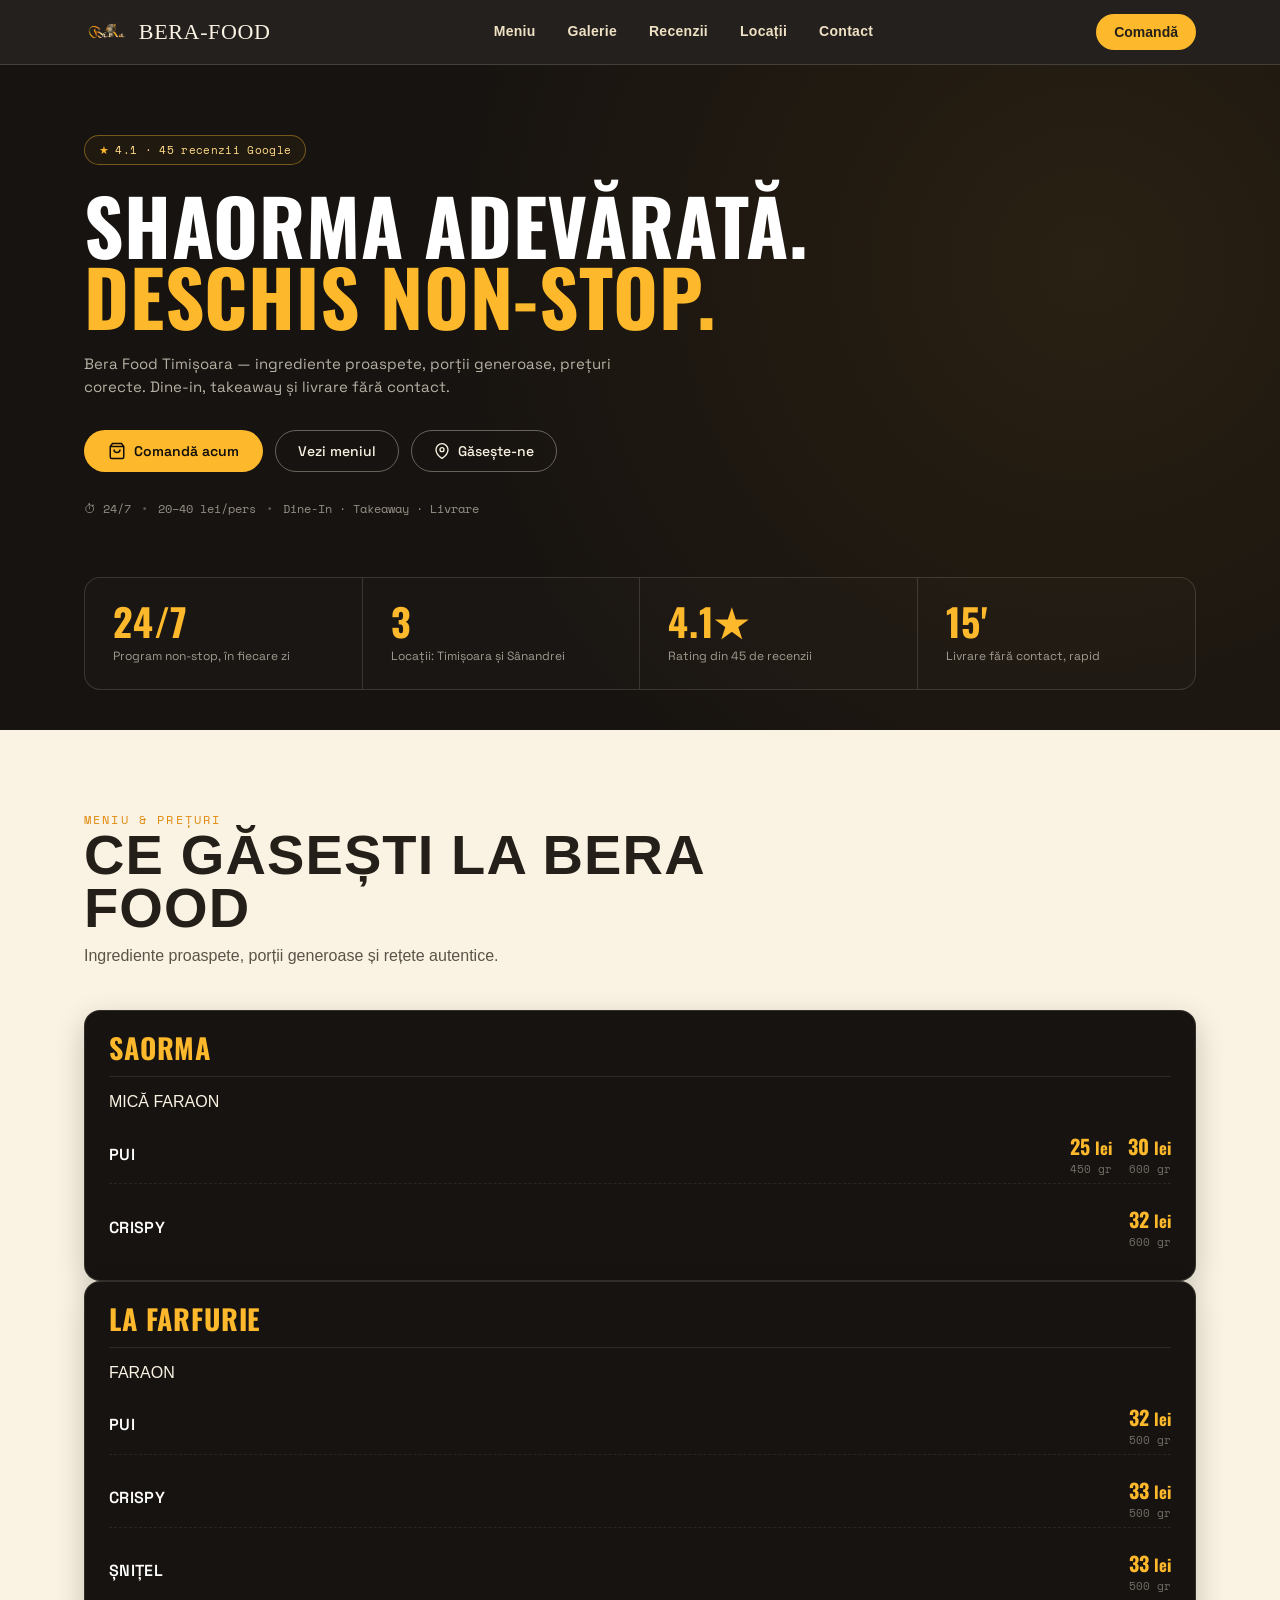
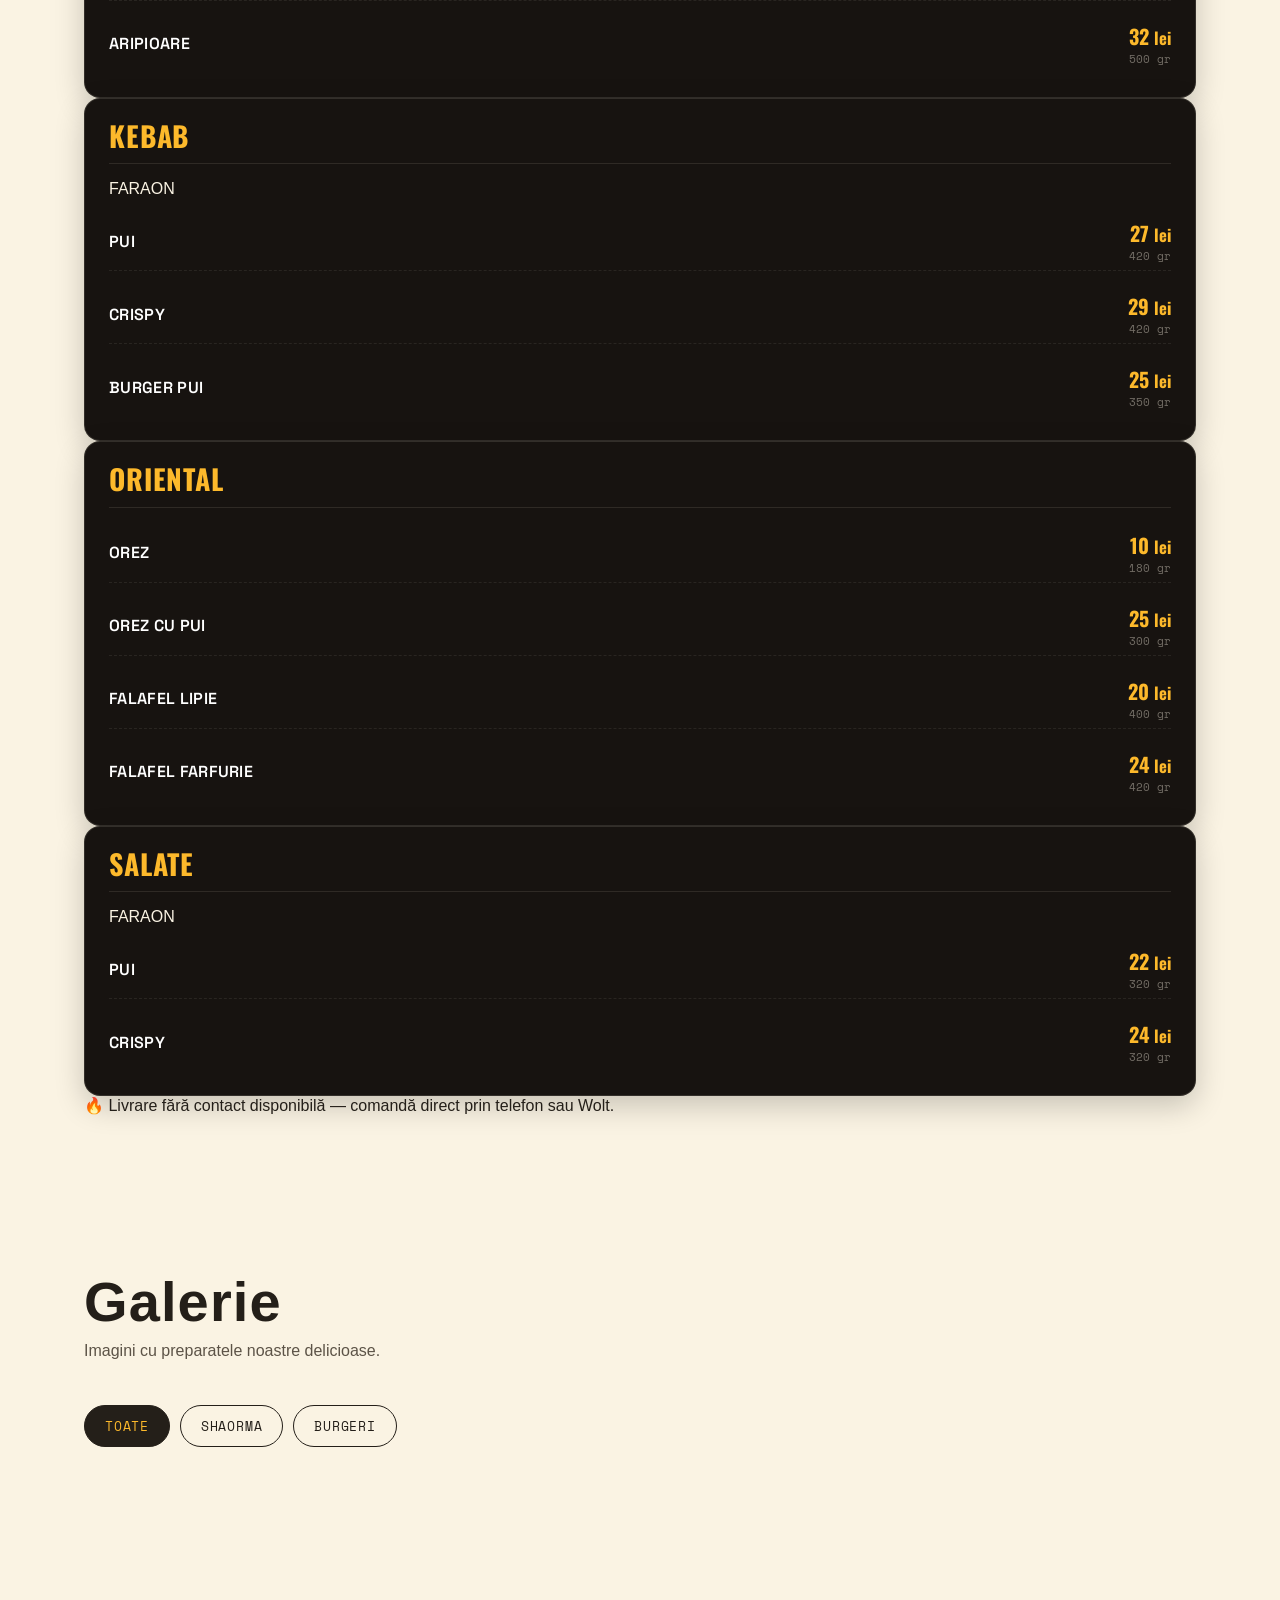
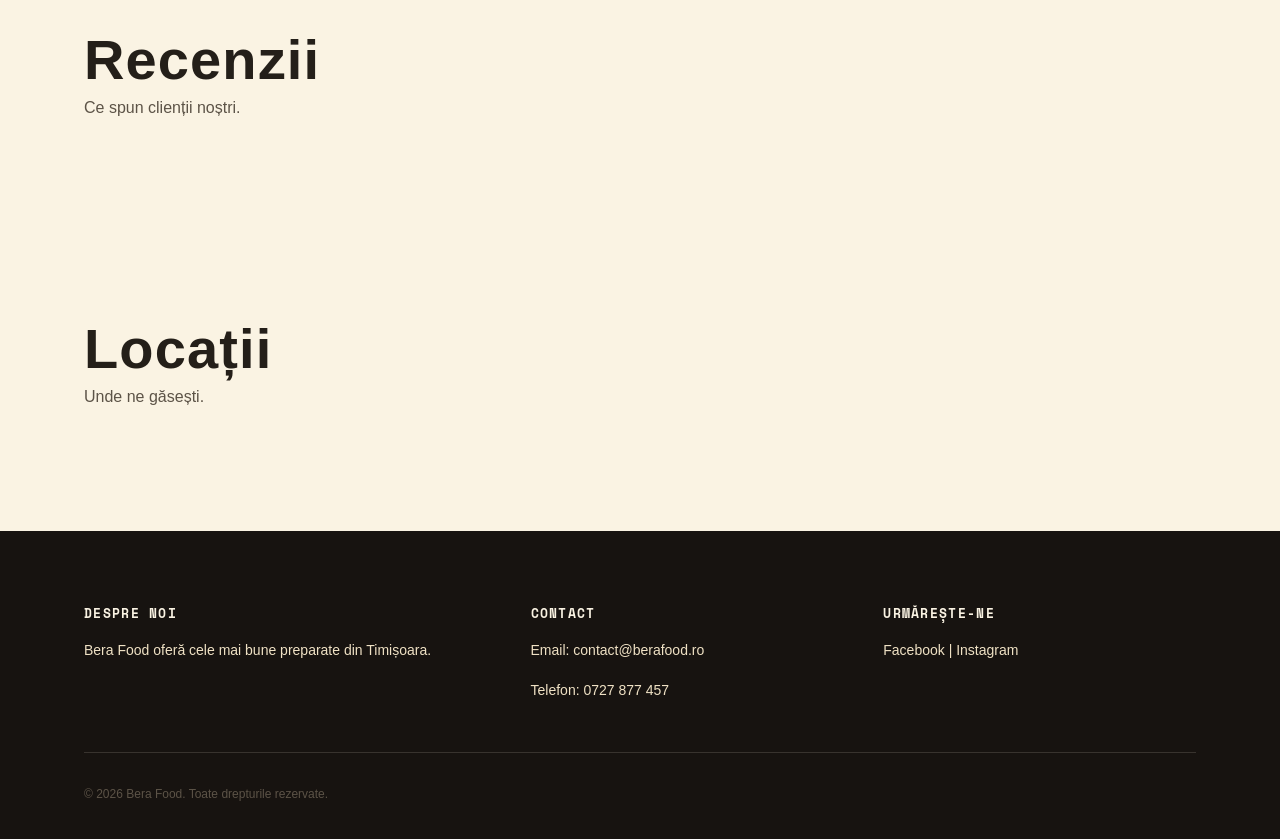
==== index.html @ fa705475 "Update index.html" ====
<!DOCTYPE html>
<html lang="ro">
<head>
    <meta charset="UTF-8">
    <meta name="viewport" content="width=device-width, initial-scale=1.0">
    <title>Bera Food — Shaorma & Fast Food Timișoara</title>
    <link rel="stylesheet" href="styles.css">
</head>
<body>

<header class="site">
    <div class="nav">
        <div class="logo-mark">
            <img src="logo.png" alt="Bera Food Logo">
            <span class="logo-text">BERA-FOOD</span>
        </div>
        <button class="burger" id="burgerBtn" aria-label="Deschide meniul">☰</button>
        <nav class="links" id="navLinks">
            <a href="#meniu">Meniu</a>
            <a href="#galerie">Galerie</a>
            <a href="#recenzii">Recenzii</a>
            <a href="#locatii">Locații</a>
            <a href="#contact">Contact</a>
        </nav>
        <div class="nav-cta">
            <button class="order-btn" id="openOrderNav">Comandă</button>
        </div>
    </div>
</header>

<!-- HERO SECTION NOUĂ -->
<section class="hero">
    <div class="wrap">
        <div class="hero-content">
            
            <!-- Insigna Google Reviews -->
            <div class="badge-row">
                <div class="pill rating">
                    <span style="color: #fdb92b;">★</span> 4.1 · 45 recenzii Google
                </div>
            </div>

            <!-- Titlu cu Majuscule -->
            <h1>SHAORMA ADEVĂRATĂ.<br><span class="gold-text">DESCHIS NON-STOP.</span></h1>
            
            <!-- Text Descriere -->
            <p class="lead">Bera Food Timișoara — ingrediente proaspete, porții generoase, prețuri corecte. Dine-in, takeaway și livrare fără contact.</p>
            
            <!-- Cele 3 Butoane -->
            <div class="hero-ctas">
                <button class="btn btn-primary" id="openOrderHero">
                    <svg width="18" height="18" viewBox="0 0 24 24" fill="none" stroke="currentColor" stroke-width="2"><path d="M6 2L3 6v14a2 2 0 0 0 2 2h14a2 2 0 0 0 2-2V6l-3-4z"></path><line x1="3" y1="6" x2="21" y2="6"></line><path d="M16 10a4 4 0 0 1-8 0"></path></svg>
                    Comandă acum
                </button>
                <a href="#meniu" class="btn btn-outline">Vezi meniul</a>
                <a href="#locatii" class="btn btn-outline">
                    <svg width="16" height="16" viewBox="0 0 24 24" fill="none" stroke="currentColor" stroke-width="2"><path d="M21 10c0 7-9 13-9 13s-9-6-9-13a9 9 0 0 1 18 0z"></path><circle cx="12" cy="10" r="3"></circle></svg>
                    Găsește-ne
                </a>
            </div>

            <!-- Detalii mici sub butoane -->
            <div class="hero-info-line">
                <span>⏱ 24/7</span>
                <span class="dot">•</span>
                <span>20–40 lei/pers</span>
                <span class="dot">•</span>
                <span>Dine-In · Takeaway · Livrare</span>
            </div>

        </div>
    </div>

    <!-- CASETA CU STATISTICI (Caseta gri de jos) -->
    <div class="wrap stats-wrap">
        <div class="about-grid">
            <div class="about-cell">
                <div class="num">24/7</div>
                <div class="lbl">Program non-stop, în fiecare zi</div>
            </div>
            <div class="about-cell">
                <div class="num">3</div>
                <div class="lbl">Locații: Timișoara și Sânandrei</div>
            </div>
            <div class="about-cell">
                <div class="num">4.1★</div>
                <div class="lbl">Rating din 45 de recenzii</div>
            </div>
            <div class="about-cell">
                <div class="num">15'</div>
                <div class="lbl">Livrare fără contact, rapid</div>
            </div>
        </div>
    </div>
</section>

<section id="menu">
  <div class="wrap">
    <div class="sec-head">
      <span class="eyebrow">Meniu & Prețuri</span>
      <h2>CE GĂSEȘTI LA BERA FOOD</h2>
      <p>Ingrediente proaspete, porții generoase și rețete autentice.</p>
    </div>

    <!-- GRID-UL PRINCIPAL DE MENIU (5 CARDURI DUPĂ POZĂ) -->
    <div class="menu-board-grid">

      <!-- 1. SAORMA -->
      <div class="menu-card card-wide">
        <div class="menu-card-header">
          <h3>Saorma</h3>
        </div>
        <div class="menu-card-items">
          <!-- Cap de tabel pentru coloane -->
          <div class="menu-cols-head">
            <span></span>
            <div class="col-labels">
              <span>MICĂ</span>
              <span>FARAON</span>
            </div>
          </div>

          <div class="menu-item-row">
            <span class="menu-item-name">PUI</span>
            <div class="menu-item-prices">
              <div class="price-variant">
                <span class="val">25 <small>lei</small></span>
                <span class="grams">450 gr</span>
              </div>
              <div class="price-variant">
                <span class="val">30 <small>lei</small></span>
                <span class="grams">600 gr</span>
              </div>
            </div>
          </div>

          <div class="menu-item-row">
            <span class="menu-item-name">CRISPY</span>
            <div class="menu-item-prices">
              <div class="price-variant empty"></div>
              <div class="price-variant">
                <span class="val">32 <small>lei</small></span>
                <span class="grams">600 gr</span>
              </div>
            </div>
          </div>
        </div>
      </div>

      <!-- 2. LA FARFURIE -->
      <div class="menu-card card-wide">
        <div class="menu-card-header">
          <h3>La Farfurie</h3>
        </div>
        <div class="menu-card-items">
          <div class="menu-cols-head">
            <span></span>
            <div class="col-labels">
              <span>FARAON</span>
            </div>
          </div>

          <div class="menu-item-row">
            <span class="menu-item-name">PUI</span>
            <div class="price-variant">
              <span class="val">32 <small>lei</small></span>
              <span class="grams">500 gr</span>
            </div>
          </div>

          <div class="menu-item-row">
            <span class="menu-item-name">CRISPY</span>
            <div class="price-variant">
              <span class="val">33 <small>lei</small></span>
              <span class="grams">500 gr</span>
            </div>
          </div>

          <div class="menu-item-row">
            <span class="menu-item-name">ȘNIȚEL</span>
            <div class="price-variant">
              <span class="val">33 <small>lei</small></span>
              <span class="grams">500 gr</span>
            </div>
          </div>

          <div class="menu-item-row">
            <span class="menu-item-name">ARIPIOARE</span>
            <div class="price-variant">
              <span class="val">32 <small>lei</small></span>
              <span class="grams">500 gr</span>
            </div>
          </div>
        </div>
      </div>

      <!-- 3. KEBAB -->
      <div class="menu-card">
        <div class="menu-card-header">
          <h3>Kebab</h3>
        </div>
        <div class="menu-card-items">
          <div class="menu-cols-head">
            <span></span>
            <div class="col-labels">
              <span>FARAON</span>
            </div>
          </div>

          <div class="menu-item-row">
            <span class="menu-item-name">PUI</span>
            <div class="price-variant">
              <span class="val">27 <small>lei</small></span>
              <span class="grams">420 gr</span>
            </div>
          </div>

          <div class="menu-item-row">
            <span class="menu-item-name">CRISPY</span>
            <div class="price-variant">
              <span class="val">29 <small>lei</small></span>
              <span class="grams">420 gr</span>
            </div>
          </div>

          <div class="menu-item-row">
            <span class="menu-item-name">BURGER PUI</span>
            <div class="price-variant">
              <span class="val">25 <small>lei</small></span>
              <span class="grams">350 gr</span>
            </div>
          </div>
        </div>
      </div>

      <!-- 4. ORIENTAL -->
      <div class="menu-card">
        <div class="menu-card-header">
          <h3>Oriental</h3>
        </div>
        <div class="menu-card-items">
          <div class="menu-item-row">
            <span class="menu-item-name">OREZ</span>
            <div class="price-variant">
              <span class="val">10 <small>lei</small></span>
              <span class="grams">180 gr</span>
            </div>
          </div>

          <div class="menu-item-row">
            <span class="menu-item-name">OREZ CU PUI</span>
            <div class="price-variant">
              <span class="val">25 <small>lei</small></span>
              <span class="grams">300 gr</span>
            </div>
          </div>

          <div class="menu-item-row">
            <span class="menu-item-name">FALAFEL LIPIE</span>
            <div class="price-variant">
              <span class="val">20 <small>lei</small></span>
              <span class="grams">400 gr</span>
            </div>
          </div>

          <div class="menu-item-row">
            <span class="menu-item-name">FALAFEL FARFURIE</span>
            <div class="price-variant">
              <span class="val">24 <small>lei</small></span>
              <span class="grams">420 gr</span>
            </div>
          </div>
        </div>
      </div>

      <!-- 5. SALATE -->
      <div class="menu-card">
        <div class="menu-card-header">
          <h3>Salate</h3>
        </div>
        <div class="menu-card-items">
          <div class="menu-cols-head">
            <span></span>
            <div class="col-labels">
              <span>FARAON</span>
            </div>
          </div>

          <div class="menu-item-row">
            <span class="menu-item-name">PUI</span>
            <div class="price-variant">
              <span class="val">22 <small>lei</small></span>
              <span class="grams">320 gr</span>
            </div>
          </div>

          <div class="menu-item-row">
            <span class="menu-item-name">CRISPY</span>
            <div class="price-variant">
              <span class="val">24 <small>lei</small></span>
              <span class="grams">320 gr</span>
            </div>
          </div>
        </div>
      </div>

    </div>

    <!-- NOTĂ LIVRARE -->
    <div class="combo-note">
      🔥 Livrare fără contact disponibilă — comandă direct prin telefon sau Wolt.
    </div>

  </div>
</section>

<section id="galerie">
    <div class="wrap">
        <div class="sec-head">
            <h2>Galerie</h2>
            <p>Imagini cu preparatele noastre delicioase.</p>
        </div>
        <div class="gal-tabs" id="galTabs">
            <button class="tab-btn active" data-gcat="all">Toate</button>
            <button class="tab-btn" data-gcat="shaorma">Shaorma</button>
            <button class="tab-btn" data-gcat="burgeri">Burgeri</button>
        </div>
        <div class="gallery" id="gallery">
            <!-- Gallery items will be populated here -->
        </div>
    </div>
</section>

<section id="recenzii">
    <div class="wrap">
        <div class="sec-head">
            <h2>Recenzii</h2>
            <p>Ce spun clienții noștri.</p>
        </div>
        <div class="rev-grid" id="revGrid">
            <!-- Review items will be populated here -->
        </div>
    </div>
</section>

<section id="locatii">
    <div class="wrap">
        <div class="sec-head">
            <h2>Locații</h2>
            <p>Unde ne găsești.</p>
        </div>
        <div class="loc-grid">
            <!-- Location items will be populated here -->
        </div>
    </div>
</section>

<footer id="contact">
    <div class="wrap">
        <div class="foot-grid">
            <div>
                <h5>Despre noi</h5>
                <p>Bera Food oferă cele mai bune preparate din Timișoara.</p>
            </div>
            <div>
                <h5>Contact</h5>
                <p>Email: contact@berafood.ro</p>
                <p>Telefon: 0727 877 457</p>
            </div>
            <div>
                <h5>Urmărește-ne</h5>
                <p>Facebook | Instagram</p>
            </div>
        </div>
        <div class="foot-bottom">
            <p>&copy; 2026 Bera Food. Toate drepturile rezervate.</p>
        </div>
    </div>
</footer>

<div class="order-modal" id="orderModal">
    <div class="order-modal-inner">
        <button class="order-modal-close" id="orderModalClose">×</button>
        <h3>Comandă</h3>
        <div class="sub">Alege cum vrei să comanzi</div>
        <a class="order-option phone" href="tel:0727877457">
            <div class="icon-wrap"><svg width="20" height="20" viewBox="0 0 24 24" fill="none" stroke="currentColor" stroke-width="2"><path d="M22 16.92v3a2 2 0 0 1-2.18 2 19.79 19.79 0 0 1-8.63-3.07 19.5 19.5 0 0 1-6-6 19.79 19.79 0 0 1-3.07-8.67A2 2 0 0 1 4.11 2h3a2 2 0 0 1 2 1.72 12.84 12.84 0 0 0 .7 2.81 2 2 0 0 1-.45 2.11L8.09 9.91a16 16 0 0 0 6 6l1.27-1.27a2 2 0 0 1 2.11-.45 12.84 12.84 0 0 0 2.81.7A2 2 0 0 1 22 16.92z"></path></svg></div>
            <div class="opt-title">Telefon</div>
            <div class="opt-sub">Sună pentru a comanda</div>
        </a>
        <a class="order-option wolt" href="https://wolt.com/en/rou/timisoara/restaurant/bera-food-piata-700-6981dc44c7118e66a6aa3e8d" target="_blank" rel="noopener">
            <div class="icon-wrap"><svg width="20" height="20" viewBox="0 0 24 24" fill="none" stroke="currentColor" stroke-width="2"><circle cx="12" cy="12" r="10"></circle><path d="M12 8v8M8 12h8"></path></svg></div>
            <div class="opt-title">Wolt</div>
            <div class="opt-sub">Comandă prin Wolt</div>
        </a>
    </div>
</div>

<script src="script.js"></script>
</body>
</html>
---- styles.css ----
@import url('https://fonts.googleapis.com/css2?family=Oswald:wght@700&family=Space+Grotesk:wght@400;500;600&family=Space+Mono&display=swap');

:root {
  --charcoal: #171310;
  --charcoal-2: #211a13;
  --charcoal-3: #2a2117;
  --gold: #fdb92b;
  --gold-deep: #e08a0f;
  --gold-pale: #ffe9af;
  --spice: #7a2412;
  --cream: #faf3e3;
  --cream-dim: #efe1c4;
  --ink: #241f19;
  --ink-soft: #5c5347;
  --line: rgba(250, 243, 227, 0.14);
}

* {
  box-sizing: border-box;
}

html {
  scroll-behavior: smooth;
}

body {
  margin: 0;
  background: var(--cream);
  color: var(--ink);
  font-family: 'Work Sans', sans-serif;
  -webkit-font-smoothing: antialiased;
}

h1, h2, h3, .display {
  font-family: 'Bebas Neue', sans-serif;
  letter-spacing: 0.02em;
  line-height: 0.95;
  margin: 0;
}

.mono {
  font-family: 'Space Mono', monospace;
}

a {
  color: inherit;
  text-decoration: none;
}

img {
  max-width: 100%;
  display: block;
}

button {
  font-family: inherit;
}

.wrap {
  max-width: 1160px;
  margin: 0 auto;
  padding: 0 24px;
}

.eyebrow {
  font-family: 'Space Mono', monospace;
  text-transform: uppercase;
  font-size: 12px;
  letter-spacing: 0.18em;
  color: var(--gold-deep);
}

@media (prefers-reduced-motion: reduce) {
  * {
    animation-duration: 0.01ms !important;
    animation-iteration-count: 1 !important;
    transition-duration: 0.01ms !important;
    scroll-behavior: auto !important;
  }
}

/* ---------- NAV ---------- */
header.site {
  position: sticky;
  top: 0;
  z-index: 100;
  background: rgba(23, 19, 16, 0.94);
  backdrop-filter: blur(6px);
  border-bottom: 1px solid var(--line);
}

.nav {
  display: flex;
  align-items: center;
  justify-content: space-between;
  padding: 10px 24px;
  max-width: 1160px;
  margin: 0 auto;
  gap: 14px;
}

.logo-mark {
  display: flex;
  align-items: center;
  gap: 10px;
  color: var(--cream);
}

.logo-mark img {
  height: 44px;
  width: auto;
}

.logo-mark .logo-text {
  font-family: 'Bebas Neue';
  font-size: 22px;
  letter-spacing: 0.03em;
}

.logo-mark .logo-text .dot {
  color: var(--gold);
}

nav.links {
  display: flex;
  gap: 28px;
  align-items: center;
}

nav.links a {
  color: var(--cream-dim);
  font-size: 14px;
  font-weight: 600;
  letter-spacing: 0.02em;
  padding: 6px 2px;
  border-bottom: 2px solid transparent;
  transition: border-color .2s, color .2s;
}

nav.links a:hover, nav.links a:focus-visible {
  color: var(--gold);
  border-color: var(--gold);
}

.nav-cta {
  display: flex;
  align-items: center;
  gap: 10px;
}

.order-btn {
  background: var(--gold);
  color: var(--ink);
  font-weight: 700;
  font-size: 14px;
  padding: 10px 18px;
  border: none;
  border-radius: 100px;
  display: flex;
  align-items: center;
  gap: 8px;
  cursor: pointer;
  transition: background .2s, transform .2s;
}

.order-btn:hover {
  background: var(--gold-pale);
  transform: translateY(-1px);
}

.burger {
  display: none;
  background: none;
  border: none;
  color: var(--cream);
  font-size: 24px;
  cursor: pointer;
}

@media (max-width: 860px) {
  nav.links {
    position: fixed;
    top: 64px;
    left: 0;
    right: 0;
    background: var(--charcoal);
    flex-direction: column;
    align-items: flex-start;
    padding: 20px 24px;
    gap: 16px;
    transform: translateY(-130%);
    transition: transform .25s ease;
    border-bottom: 1px solid var(--line);
  }
  nav.links.open {
    transform: translateY(0);
  }
  .burger {
    display: block;
  }
}

/* ---------- HERO (ALINIAT CA ÎN MOCKUP) ---------- */
.hero {
  background: radial-gradient(circle at 85% 30%, rgba(253, 185, 43, 0.08) 0%, transparent 55%), var(--charcoal);
  color: var(--cream);
  padding: 70px 0 40px 0;
  text-align: left;
}

.hero-content {
  max-width: 820px;
}

.badge-row {
  margin-bottom: 24px;
}

.pill.rating {
  display: inline-flex;
  align-items: center;
  gap: 6px;
  border: 1px solid rgba(253, 185, 43, 0.4);
  background: rgba(253, 185, 43, 0.04);
  color: #ffdb85;
  font-family: 'Space Mono', monospace;
  font-size: 11px;
  padding: 6px 14px;
  border-radius: 100px;
  letter-spacing: 0.03em;
}

.hero h1 {
  font-family: 'Oswald', sans-serif;
  font-size: clamp(48px, 6vw, 78px);
  font-weight: 700;
  line-height: 0.93;
  letter-spacing: 0.01em;
  text-transform: uppercase;
  margin: 0 0 20px 0;
  color: #ffffff;
}

.hero h1 .gold-text {
  color: var(--gold);
  display: block;
}

.hero p.lead {
  font-family: 'Space Grotesk', sans-serif;
  font-size: 15px;
  line-height: 1.55;
  color: rgba(250, 243, 227, 0.7);
  max-width: 580px;
  margin: 0 0 32px 0;
}

.hero-ctas {
  display: flex;
  align-items: center;
  gap: 12px;
  flex-wrap: wrap;
}

.hero-ctas .btn-primary, 
.hero-ctas button.btn-primary {
  background: var(--gold);
  color: #110e0c;
  font-family: 'Space Grotesk', sans-serif;
  font-weight: 600;
  font-size: 14px;
  padding: 12px 24px;
  border-radius: 100px;
  border: none;
  cursor: pointer;
  display: inline-flex;
  align-items: center;
  gap: 8px;
  transition: transform 0.2s, background-color 0.2s;
}

.hero-ctas .btn-primary:hover {
  background: #e5a420;
  transform: translateY(-1px);
}

.hero-ctas .btn-outline {
  border: 1px solid rgba(250, 243, 227, 0.35);
  background: transparent;
  color: var(--cream);
  font-family: 'Space Grotesk', sans-serif;
  font-weight: 500;
  font-size: 14px;
  padding: 11px 22px;
  border-radius: 100px;
  text-decoration: none;
  display: inline-flex;
  align-items: center;
  gap: 8px;
  transition: border-color 0.2s, background-color 0.2s;
}

.hero-ctas .btn-outline:hover {
  border-color: var(--cream);
  background: rgba(255, 255, 255, 0.05);
}

.hero-info-line {
  display: flex;
  align-items: center;
  gap: 10px;
  margin-top: 28px;
  font-family: 'Space Mono', monospace;
  font-size: 12px;
  color: rgba(250, 243, 227, 0.55);
}

.hero-info-line .dot {
  color: rgba(250, 243, 227, 0.3);
}

/* ---------- SECTION HEADS ---------- */
section {
  padding: 80px 0;
}

.sec-head {
  margin-bottom: 42px;
  max-width: 640px;
}

.sec-head h2 {
  font-size: clamp(36px, 5vw, 56px);
  color: var(--ink);
}

.sec-head p {
  color: var(--ink-soft);
  font-size: 16px;
  margin-top: 10px;
  line-height: 1.5;
}

.sec-dark {
  background: var(--charcoal);
  color: var(--cream);
}

.sec-dark .sec-head h2 {
  color: var(--cream);
}

.sec-dark .sec-head p {
  color: var(--cream-dim);
}

/* ---------- ABOUT STRIP (CASETA DE STATISTICI) ---------- */
.stats-wrap {
  margin-top: 60px;
}

.about-grid {
  display: grid;
  grid-template-columns: repeat(4, 1fr);
  background: rgba(255, 255, 255, 0.015);
  border: 1px solid var(--line);
  border-radius: 16px;
  overflow: hidden;
}

.about-cell {
  background: transparent;
  padding: 24px 28px;
  border-right: 1px solid var(--line);
}

.about-cell:last-child {
  border-right: none;
}

.about-cell .num {
  font-family: 'Oswald', sans-serif;
  font-size: 38px;
  font-weight: 700;
  color: var(--gold);
  line-height: 1;
  letter-spacing: 0.02em;
}

.about-cell .lbl {
  font-family: 'Space Grotesk', sans-serif;
  font-size: 12px;
  color: rgba(250, 243, 227, 0.6);
  margin-top: 8px;
  line-height: 1.4;
}

@media (max-width: 900px) {
  .about-grid {
    grid-template-columns: repeat(2, 1fr);
  }
  .about-cell:nth-child(2) {
    border-right: none;
  }
  .about-cell {
    border-bottom: 1px solid var(--line);
  }
  .about-cell:nth-child(3), .about-cell:nth-child(4) {
    border-bottom: none;
  }
}

@media (max-width: 550px) {
  .about-grid {
    grid-template-columns: 1fr;
  }
  .about-cell {
    border-right: none !important;
    border-bottom: 1px solid var(--line) !important;
  }
  .about-cell:last-child {
    border-bottom: none !important;
  }
}

/* ---------- MENU (Noul Design) ---------- */
.menu-tabs {
  display: flex;
  gap: 10px;
  flex-wrap: wrap;
  margin-bottom: 34px;
}

.tab-btn {
  font-family: 'Space Mono', monospace;
  font-size: 13px;
  text-transform: uppercase;
  letter-spacing: 0.06em;
  padding: 10px 20px;
  border-radius: 100px;
  border: 1.5px solid var(--ink);
  background: transparent;
  cursor: pointer;
  color: var(--ink);
  transition: all .2s ease;
}

.tab-btn.active, .tab-btn:hover {
  background: var(--ink);
  color: var(--gold);
}

.menu-cat {
  display: none;
}

.menu-cat.active {
  display: grid;
  grid-template-columns: repeat(2, 1fr);
  gap: 20px;
}

@media (max-width: 860px) {
  .menu-cat.active {
    grid-template-columns: 1fr;
  }
}

/* CARD DE MENIU - STIL BERA FOOD */
.menu-card {
  background: #171310;
  border: 1px solid rgba(250, 243, 227, 0.12);
  border-radius: 16px;
  padding: 24px;
  color: var(--cream);
  display: flex;
  flex-direction: column;
  justify-content: space-between;
  box-shadow: 0 10px 30px rgba(0,0,0,0.2);
}

.menu-card-header {
  border-bottom: 1px solid rgba(250, 243, 227, 0.1);
  padding-bottom: 14px;
  margin-bottom: 16px;
}

.menu-card-header h3 {
  font-family: 'Oswald', sans-serif;
  font-size: 28px;
  color: var(--gold);
  letter-spacing: 0.03em;
  text-transform: uppercase;
}

.menu-card-header p {
  font-family: 'Space Grotesk', sans-serif;
  font-size: 13px;
  color: rgba(250, 243, 227, 0.6);
  margin: 4px 0 0 0;
}

/* LISTA DE PRODUSE DIN CARD */
.menu-card-items {
  display: flex;
  flex-direction: column;
  gap: 14px;
}

.menu-item-row {
  display: flex;
  justify-content: space-between;
  align-items: center;
  padding: 6px 0;
  border-bottom: 1px dashed rgba(250, 243, 227, 0.08);
}

.menu-item-row:last-child {
  border-bottom: none;
}

.menu-item-name {
  font-family: 'Space Grotesk', sans-serif;
  font-weight: 600;
  font-size: 16px;
  color: #ffffff;
  text-transform: uppercase;
  letter-spacing: 0.02em;
}

/* VARIANTE DE PREȚ (MICA / FARAON / GRAMAJ) */
.menu-item-prices {
  display: flex;
  gap: 16px;
  align-items: center;
}

.price-variant {
  display: flex;
  flex-direction: column;
  align-items: flex-end;
}

.price-variant .label {
  font-family: 'Space Mono', monospace;
  font-size: 10px;
  text-transform: uppercase;
  color: rgba(250, 243, 227, 0.5);
}

.price-variant .val {
  font-family: 'Oswald', sans-serif;
  font-size: 20px;
  font-weight: 700;
  color: var(--gold);
}

.price-variant .grams {
  font-family: 'Space Mono', monospace;
  font-size: 11px;
  color: rgba(250, 243, 227, 0.4);
}

/* ---------- GALLERY ---------- */
.gal-tabs {
  display: flex;
  gap: 10px;
  flex-wrap: wrap;
  margin-bottom: 26px;
}

.gallery {
  display: grid;
  grid-template-columns: repeat(4, 1fr);
  grid-auto-rows: 140px;
  gap: 10px;
}

@media (max-width: 760px) {
  .gallery {
    grid-template-columns: repeat(2, 1fr);
    grid-auto-rows: 120px;
  }
}

.g-item {
  position: relative;
  border-radius: 10px;
  overflow: hidden;
  cursor: pointer;
  display: flex;
  align-items: center;
  justify-content: center;
  color: var(--charcoal);
  transition: transform .3s;
}

.g-item:hover {
  transform: scale(1.02);
}

.g-item svg {
  width: 38%;
  height: 38%;
  opacity: 0.85;
}

.g-item span {
  position: absolute;
  bottom: 8px;
  left: 10px;
  font-size: 11px;
  font-family: 'Space Mono';
  letter-spacing: 0.05em;
  opacity: 0.85;
  color: var(--cream);
}

.g-item.tall {
  grid-row: span 2;
}

.g-item.wide {
  grid-column: span 2;
}

.g-item.hidden-cat {
  display: none;
}

.g-menu {
  background: linear-gradient(135deg, var(--gold), var(--gold-deep));
  color: var(--ink);
}

.g-vibe {
  background: linear-gradient(135deg, #3a3229, var(--charcoal-3));
  color: var(--cream);
}

.g-owner {
  background: linear-gradient(135deg, var(--spice), #4a1509);
  color: var(--cream);
}

.gallery-note {
  margin-top: 18px;
  font-size: 13px;
  color: var(--ink-soft);
  font-family: 'Space Mono', monospace;
}

.lightbox {
  position: fixed;
  inset: 0;
  background: rgba(10, 8, 6, 0.92);
  display: none;
  align-items: center;
  justify-content: center;
  z-index: 200;
  padding: 24px;
}

.lightbox.open {
  display: flex;
}

.lightbox-inner {
  max-width: 640px;
  width: 100%;
  background: var(--charcoal-2);
  border-radius: 16px;
  padding: 40px;
  text-align: center;
  color: var(--cream);
  position: relative;
}

.lightbox-inner svg {
  width: 100px;
  height: 100px;
  margin: 0 auto 18px;
}

.lightbox-close {
  position: absolute;
  top: 14px;
  right: 16px;
  background: none;
  border: none;
  color: var(--cream);
  font-size: 26px;
  cursor: pointer;
}

/* ---------- REVIEWS ---------- */
.rev-summary {
  display: flex;
  align-items: center;
  gap: 22px;
  margin-bottom: 36px;
  flex-wrap: wrap;
}

.rev-score {
  font-family: 'Bebas Neue';
  font-size: 64px;
  color: var(--gold);
}

.stars {
  color: var(--gold);
  font-size: 18px;
  letter-spacing: 2px;
}

.rev-count {
  color: var(--cream-dim);
  font-size: 14px;
}

.rev-grid {
  display: grid;
  grid-template-columns: repeat(3, 1fr);
  gap: 18px;
}

@media (max-width: 900px) {
  .rev-grid {
    grid-template-columns: 1fr;
  }
}

.rev-card {
  background: var(--charcoal-2);
  border: 1px solid var(--line);
  border-radius: 14px;
  padding: 22px;
  display: flex;
  flex-direction: column;
  gap: 12px;
}

.rev-top {
  display: flex;
  justify-content: space-between;
  align-items: flex-start;
}

.rev-name {
  font-weight: 700;
  font-size: 15px;
}

.rev-time {
  font-size: 12px;
  color: var(--cream-dim);
  font-family: 'Space Mono', monospace;
}

.rev-stars {
  color: var(--gold);
  font-size: 14px;
}

.rev-text {
  font-size: 14px;
  line-height: 1.55;
  color: var(--cream-dim);
  flex: 1;
}

.rev-actions {
  display: flex;
  gap: 10px;
  align-items: center;
}

.react-btn {
  display: flex;
  align-items: center;
  gap: 6px;
  padding: 7px 12px;
  border-radius: 100px;
  border: 1px solid var(--line);
  background: transparent;
  color: var(--cream-dim);
  font-size: 13px;
  cursor: pointer;
  transition: all .18s;
}

.react-btn svg {
  width: 15px;
  height: 15px;
}

.react-btn.like.active {
  background: #4c6b3f;
  border-color: #4c6b3f;
  color: var(--cream);
}

.react-btn.dislike.active {
  background: var(--spice);
  border-color: var(--spice);
  color: var(--cream);
}

.react-btn:disabled {
  cursor: default;
  opacity: 0.55;
}

.react-btn:not(:disabled):hover {
  border-color: var(--gold);
  color: var(--gold);
}

/* ---------- LOCATIONS ---------- */
.loc-grid {
  display: grid;
  grid-template-columns: repeat(3, 1fr);
  gap: 22px;
}

@media (max-width: 980px) {
  .loc-grid {
    grid-template-columns: 1fr 1fr;
  }
}

@media (max-width: 680px) {
  .loc-grid {
    grid-template-columns: 1fr;
  }
}

.loc-card {
  border: 1px solid var(--cream-dim);
  border-radius: 16px;
  overflow: hidden;
  background: #fff;
  display: flex;
  flex-direction: column;
}

.loc-map-wrap {
  position: relative;
  height: 150px;
  background: var(--cream-dim);
}

.loc-map-wrap iframe {
  width: 100%;
  height: 100%;
  border: 0;
  filter: saturate(0.9);
}

.maps-badge {
  position: absolute;
  top: 10px;
  left: 10px;
  background: #fff;
  border-radius: 8px;
  padding: 5px 9px;
  display: flex;
  align-items: center;
  gap: 6px;
  font-size: 11px;
  font-weight: 700;
  box-shadow: 0 2px 8px rgba(0, 0, 0, 0.18);
}

.maps-badge svg {
  width: 16px;
  height: 16px;
}

.loc-body {
  padding: 18px 20px 20px;
  flex: 1;
  display: flex;
  flex-direction: column;
}

.loc-name {
  font-family: 'Bebas Neue';
  font-size: 24px;
  margin-bottom: 6px;
}

.loc-addr {
  font-size: 13.5px;
  color: var(--ink-soft);
  margin-bottom: 14px;
  line-height: 1.5;
  flex: 1;
}

.loc-actions {
  display: flex;
  gap: 8px;
  flex-wrap: wrap;
}

.loc-btn {
  display: flex;
  align-items: center;
  gap: 6px;
  font-size: 12.5px;
  font-weight: 700;
  padding: 8px 12px;
  border-radius: 100px;
  border: 1.5px solid var(--ink);
}

.loc-btn svg {
  width: 14px;
  height: 14px;
}

.loc-btn.primary {
  background: var(--ink);
  color: var(--gold-pale);
}

.loc-btn.primary:hover {
  background: var(--gold-deep);
  border-color: var(--gold-deep);
  color: var(--ink);
}

.loc-btn:not(.primary):hover {
  border-color: var(--gold-deep);
  color: var(--gold-deep);
}

/* ---------- ORDER MODAL ---------- */
.order-modal {
  position: fixed;
  inset: 0;
  background: rgba(10, 8, 6, 0.6);
  display: none;
  align-items: center;
  justify-content: center;
  z-index: 300;
  padding: 24px;
}

.order-modal.open {
  display: flex;
}

.order-modal-inner {
  max-width: 380px;
  width: 100%;
  background: var(--cream);
  border-radius: 20px;
  padding: 30px 28px;
  position: relative;
}

.order-modal-close {
  position: absolute;
  top: 12px;
  right: 14px;
  background: none;
  border: none;
  font-size: 24px;
  cursor: pointer;
  color: var(--ink-soft);
}

.order-modal h3 {
  font-size: 30px;
  margin-bottom: 6px;
}

.order-modal .sub {
  font-size: 14px;
  color: var(--ink-soft);
  margin-bottom: 22px;
}

.order-option {
  display: flex;
  align-items: center;
  gap: 14px;
  width: 100%;
  padding: 16px 18px;
  border-radius: 14px;
  border: 1.5px solid var(--cream-dim);
  background: #fff;
  margin-bottom: 12px;
  cursor: pointer;
  transition: border-color .2s, transform .2s;
  text-align: left;
}

.order-option:hover {
  border-color: var(--gold-deep);
  transform: translateY(-2px);
}

.order-option .icon-wrap {
  width: 42px;
  height: 42px;
  border-radius: 12px;
  display: flex;
  align-items: center;
  justify-content: center;
  flex-shrink: 0;
}

.order-option.phone .icon-wrap {
  background: var(--charcoal);
  color: var(--gold);
}

.order-option.wolt .icon-wrap {
  background: #00c2e8;
  color: #fff;
}

.order-option .icon-wrap svg {
  width: 20px;
  height: 20px;
}

.order-option .opt-title {
  font-weight: 700;
  font-size: 15px;
}

.order-option .opt-sub {
  font-size: 12.5px;
  color: var(--ink-soft);
  margin-top: 2px;
}

/* ---------- FOOTER ---------- */
footer {
  background: var(--charcoal);
  color: var(--cream-dim);
  padding: 50px 0 26px;
}

.foot-grid {
  display: grid;
  grid-template-columns: 1.3fr 1fr 1fr;
  gap: 40px;
  padding-bottom: 34px;
  border-bottom: 1px solid var(--line);
}

@media (max-width: 760px) {
  .foot-grid {
    grid-template-columns: 1fr;
    gap: 26px;
  }
}

.foot-grid h5 {
  color: var(--cream);
  font-size: 13px;
  text-transform: uppercase;
  letter-spacing: 0.1em;
  margin-bottom: 14px;
  font-family: 'Space Mono', monospace;
}

.foot-grid p, .foot-grid a {
  font-size: 14px;
  line-height: 1.9;
  display: block;
}

.foot-grid a:hover {
  color: var(--gold);
}

.foot-bottom {
  padding-top: 22px;
  display: flex;
  justify-content: space-between;
  flex-wrap: wrap;
  gap: 10px;
  font-size: 12px;
  color: var(--ink-soft);
}

.icon-btn {
  width: 15px;
  height: 15px;
}
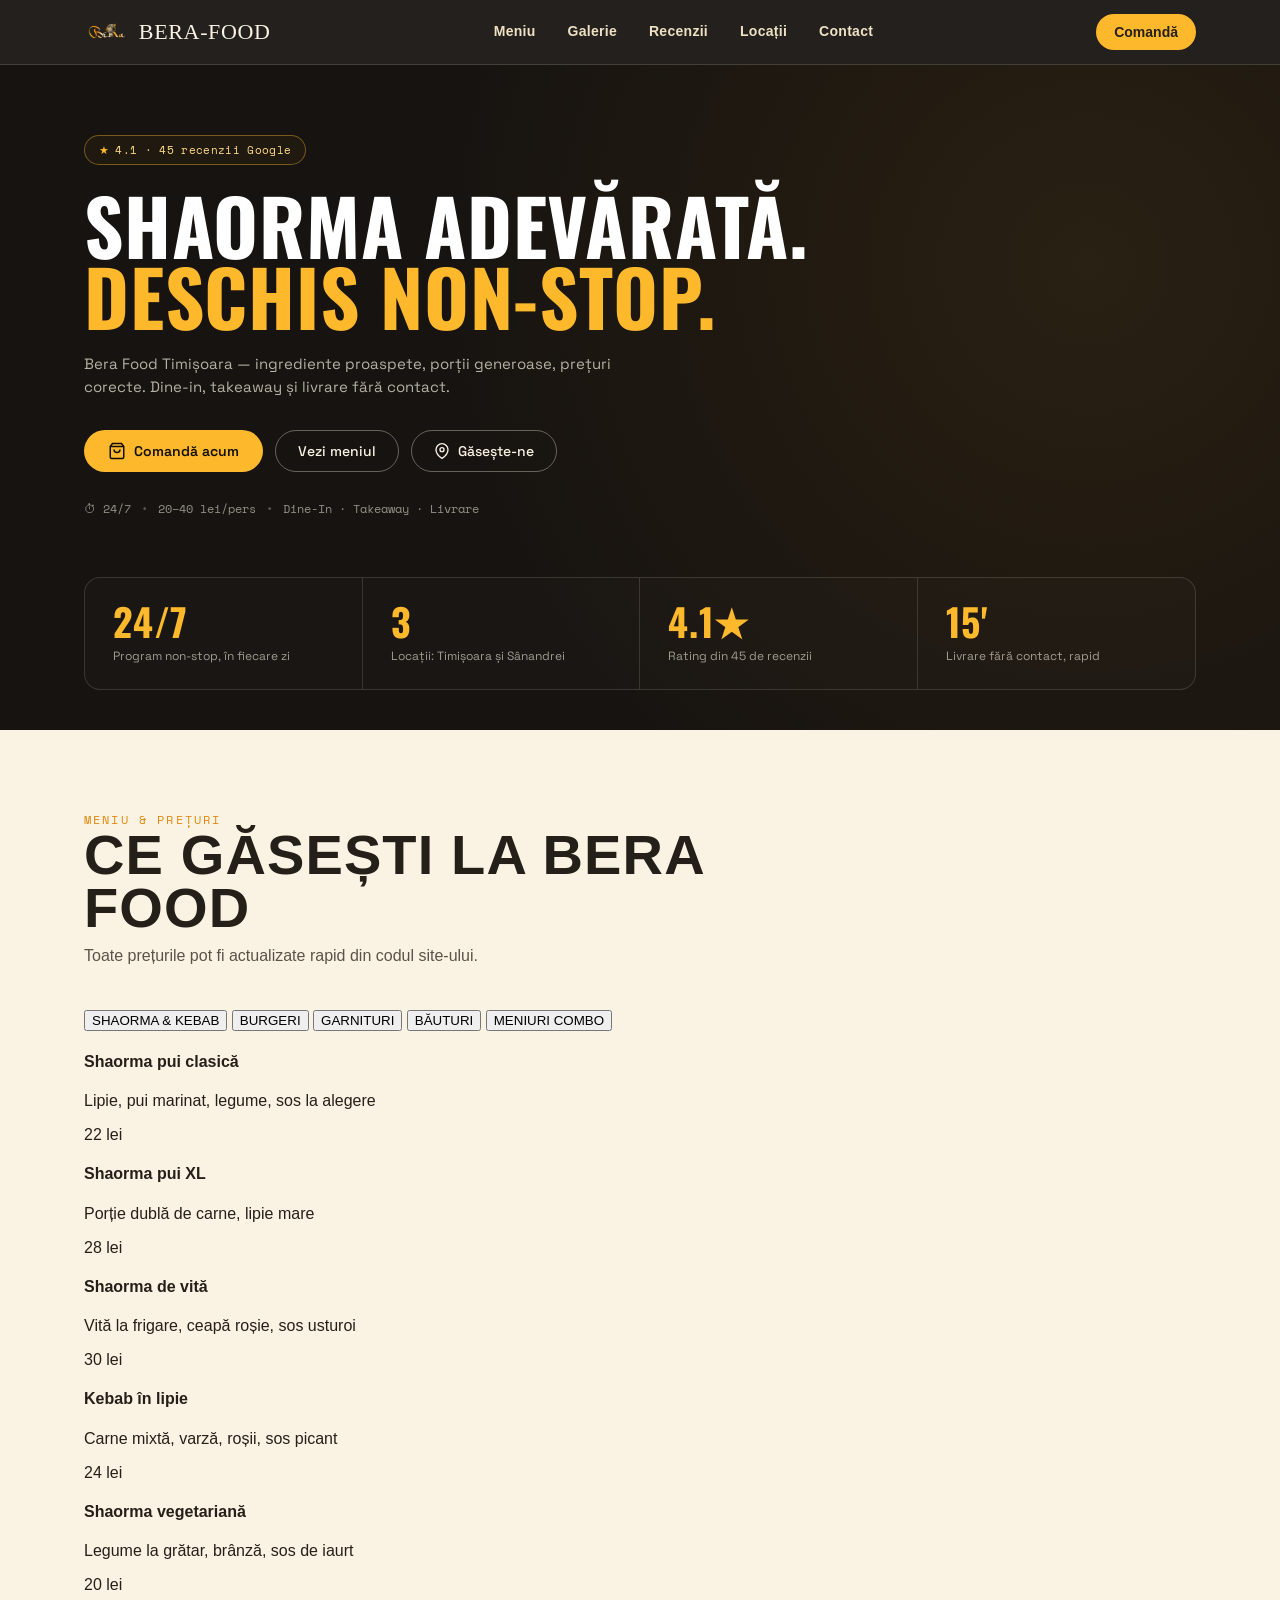
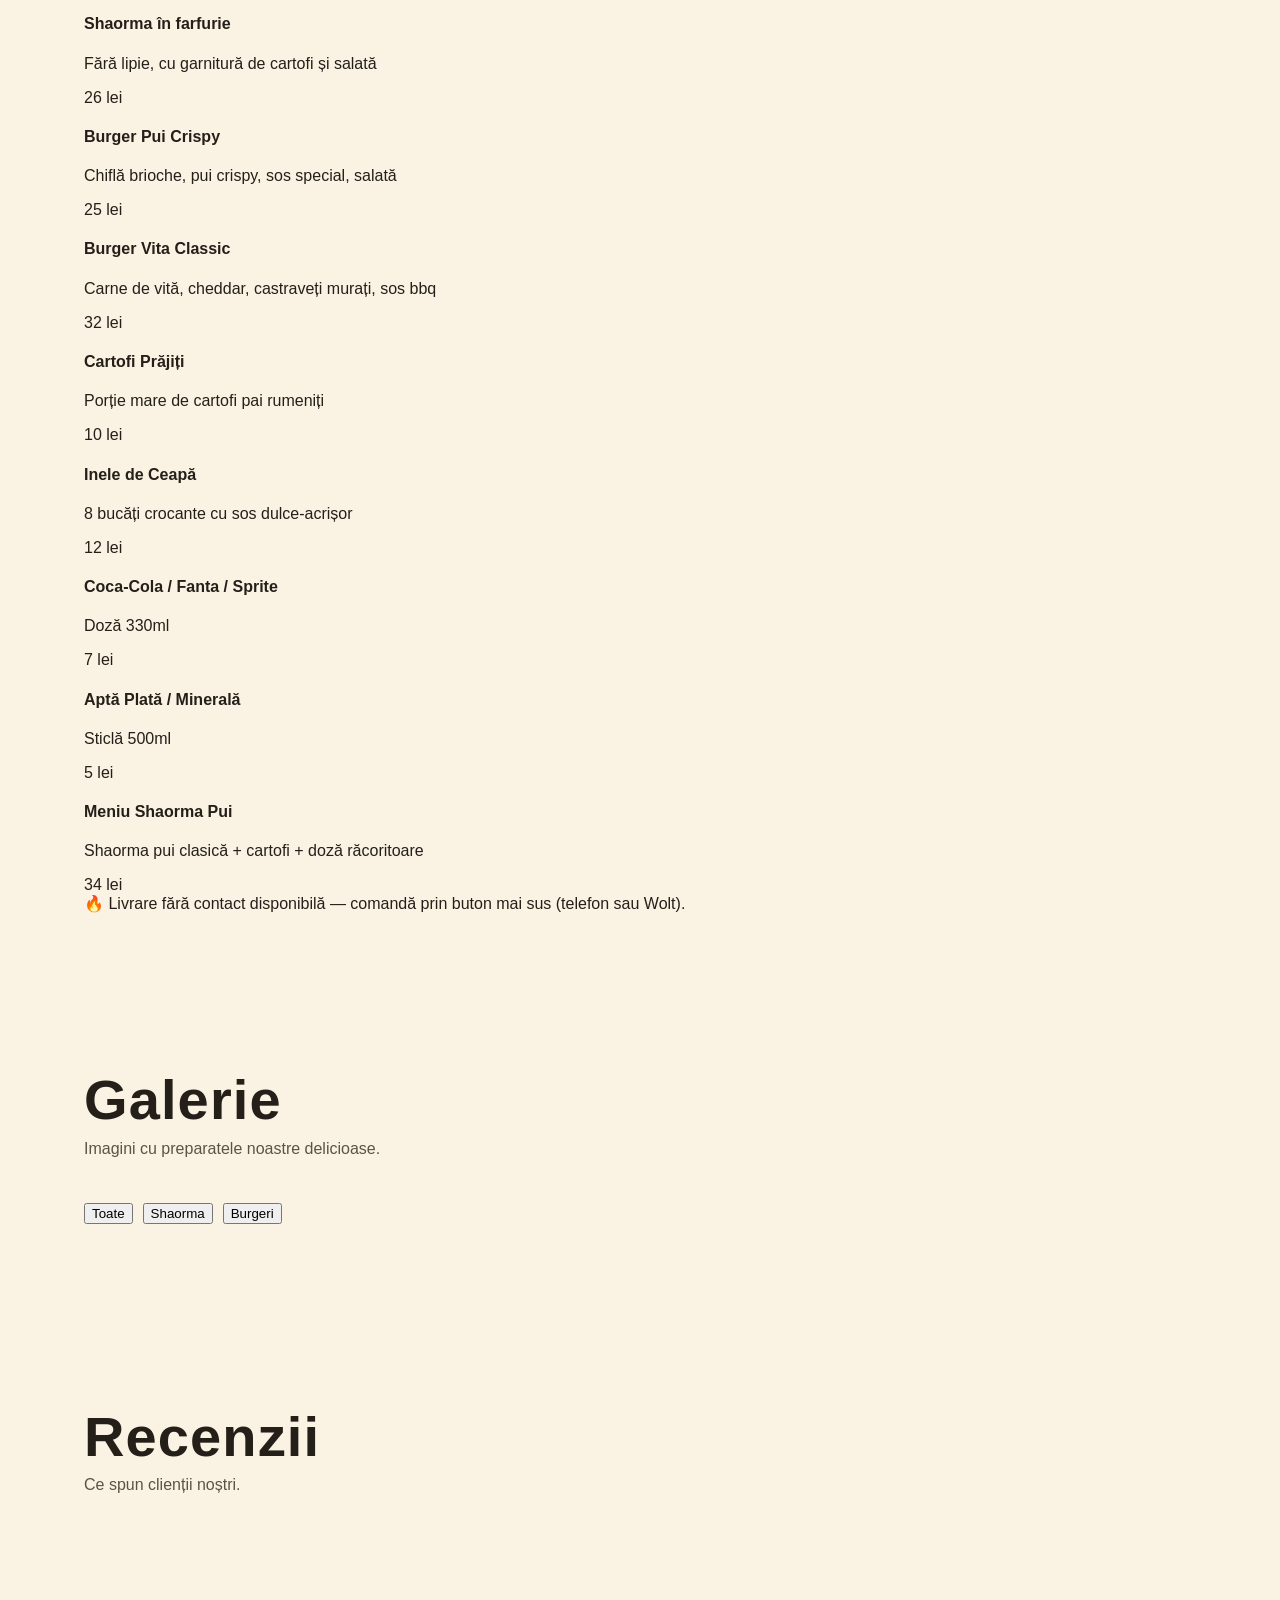
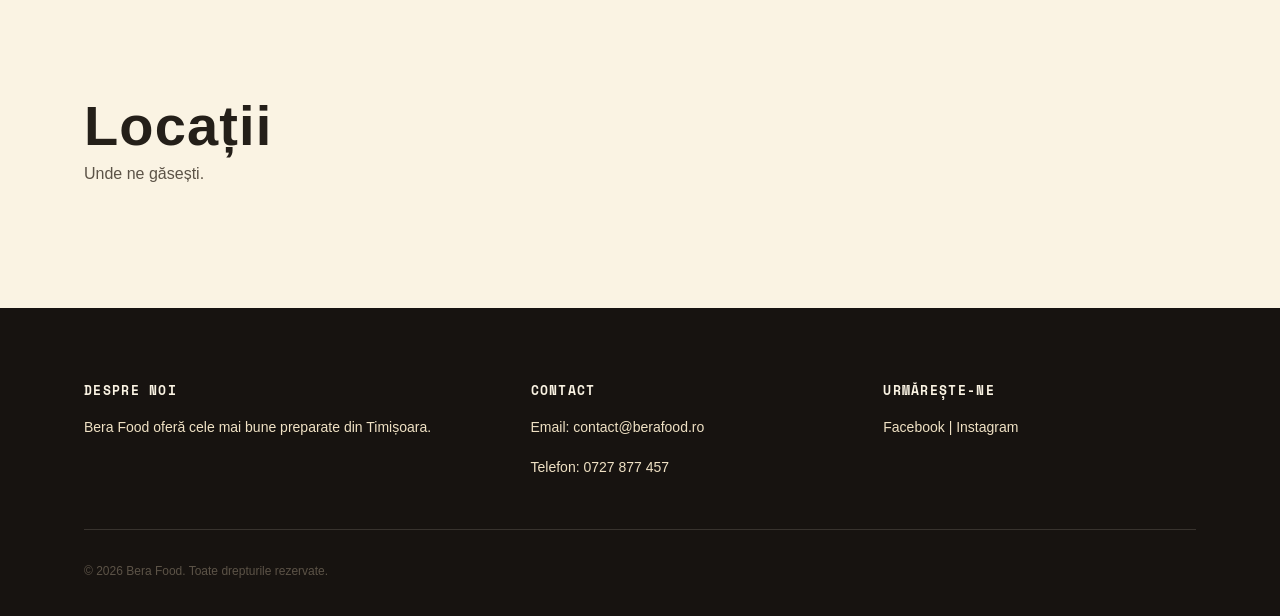
==== commit 9537813a: "Update index.html" ====
--- a/index.html
+++ b/index.html
@@ -99,221 +99,139 @@
     <div class="sec-head">
       <span class="eyebrow">Meniu & Prețuri</span>
       <h2>CE GĂSEȘTI LA BERA FOOD</h2>
-      <p>Ingrediente proaspete, porții generoase și rețete autentice.</p>
-    </div>
-
-    <!-- GRID-UL PRINCIPAL DE MENIU (5 CARDURI DUPĂ POZĂ) -->
-    <div class="menu-board-grid">
-
-      <!-- 1. SAORMA -->
-      <div class="menu-card card-wide">
-        <div class="menu-card-header">
-          <h3>Saorma</h3>
-        </div>
-        <div class="menu-card-items">
-          <!-- Cap de tabel pentru coloane -->
-          <div class="menu-cols-head">
-            <span></span>
-            <div class="col-labels">
-              <span>MICĂ</span>
-              <span>FARAON</span>
-            </div>
-          </div>
-
-          <div class="menu-item-row">
-            <span class="menu-item-name">PUI</span>
-            <div class="menu-item-prices">
-              <div class="price-variant">
-                <span class="val">25 <small>lei</small></span>
-                <span class="grams">450 gr</span>
-              </div>
-              <div class="price-variant">
-                <span class="val">30 <small>lei</small></span>
-                <span class="grams">600 gr</span>
-              </div>
-            </div>
-          </div>
-
-          <div class="menu-item-row">
-            <span class="menu-item-name">CRISPY</span>
-            <div class="menu-item-prices">
-              <div class="price-variant empty"></div>
-              <div class="price-variant">
-                <span class="val">32 <small>lei</small></span>
-                <span class="grams">600 gr</span>
-              </div>
-            </div>
-          </div>
-        </div>
-      </div>
-
-      <!-- 2. LA FARFURIE -->
-      <div class="menu-card card-wide">
-        <div class="menu-card-header">
-          <h3>La Farfurie</h3>
-        </div>
-        <div class="menu-card-items">
-          <div class="menu-cols-head">
-            <span></span>
-            <div class="col-labels">
-              <span>FARAON</span>
-            </div>
-          </div>
-
-          <div class="menu-item-row">
-            <span class="menu-item-name">PUI</span>
-            <div class="price-variant">
-              <span class="val">32 <small>lei</small></span>
-              <span class="grams">500 gr</span>
-            </div>
-          </div>
-
-          <div class="menu-item-row">
-            <span class="menu-item-name">CRISPY</span>
-            <div class="price-variant">
-              <span class="val">33 <small>lei</small></span>
-              <span class="grams">500 gr</span>
-            </div>
-          </div>
-
-          <div class="menu-item-row">
-            <span class="menu-item-name">ȘNIȚEL</span>
-            <div class="price-variant">
-              <span class="val">33 <small>lei</small></span>
-              <span class="grams">500 gr</span>
-            </div>
-          </div>
-
-          <div class="menu-item-row">
-            <span class="menu-item-name">ARIPIOARE</span>
-            <div class="price-variant">
-              <span class="val">32 <small>lei</small></span>
-              <span class="grams">500 gr</span>
-            </div>
-          </div>
-        </div>
-      </div>
-
-      <!-- 3. KEBAB -->
-      <div class="menu-card">
-        <div class="menu-card-header">
-          <h3>Kebab</h3>
-        </div>
-        <div class="menu-card-items">
-          <div class="menu-cols-head">
-            <span></span>
-            <div class="col-labels">
-              <span>FARAON</span>
-            </div>
-          </div>
-
-          <div class="menu-item-row">
-            <span class="menu-item-name">PUI</span>
-            <div class="price-variant">
-              <span class="val">27 <small>lei</small></span>
-              <span class="grams">420 gr</span>
-            </div>
-          </div>
-
-          <div class="menu-item-row">
-            <span class="menu-item-name">CRISPY</span>
-            <div class="price-variant">
-              <span class="val">29 <small>lei</small></span>
-              <span class="grams">420 gr</span>
-            </div>
-          </div>
-
-          <div class="menu-item-row">
-            <span class="menu-item-name">BURGER PUI</span>
-            <div class="price-variant">
-              <span class="val">25 <small>lei</small></span>
-              <span class="grams">350 gr</span>
-            </div>
-          </div>
-        </div>
-      </div>
-
-      <!-- 4. ORIENTAL -->
-      <div class="menu-card">
-        <div class="menu-card-header">
-          <h3>Oriental</h3>
-        </div>
-        <div class="menu-card-items">
-          <div class="menu-item-row">
-            <span class="menu-item-name">OREZ</span>
-            <div class="price-variant">
-              <span class="val">10 <small>lei</small></span>
-              <span class="grams">180 gr</span>
-            </div>
-          </div>
-
-          <div class="menu-item-row">
-            <span class="menu-item-name">OREZ CU PUI</span>
-            <div class="price-variant">
-              <span class="val">25 <small>lei</small></span>
-              <span class="grams">300 gr</span>
-            </div>
-          </div>
-
-          <div class="menu-item-row">
-            <span class="menu-item-name">FALAFEL LIPIE</span>
-            <div class="price-variant">
-              <span class="val">20 <small>lei</small></span>
-              <span class="grams">400 gr</span>
-            </div>
-          </div>
-
-          <div class="menu-item-row">
-            <span class="menu-item-name">FALAFEL FARFURIE</span>
-            <div class="price-variant">
-              <span class="val">24 <small>lei</small></span>
-              <span class="grams">420 gr</span>
-            </div>
-          </div>
-        </div>
-      </div>
-
-      <!-- 5. SALATE -->
-      <div class="menu-card">
-        <div class="menu-card-header">
-          <h3>Salate</h3>
-        </div>
-        <div class="menu-card-items">
-          <div class="menu-cols-head">
-            <span></span>
-            <div class="col-labels">
-              <span>FARAON</span>
-            </div>
-          </div>
-
-          <div class="menu-item-row">
-            <span class="menu-item-name">PUI</span>
-            <div class="price-variant">
-              <span class="val">22 <small>lei</small></span>
-              <span class="grams">320 gr</span>
-            </div>
-          </div>
-
-          <div class="menu-item-row">
-            <span class="menu-item-name">CRISPY</span>
-            <div class="price-variant">
-              <span class="val">24 <small>lei</small></span>
-              <span class="grams">320 gr</span>
-            </div>
-          </div>
-        </div>
-      </div>
-
-    </div>
-
-    <!-- NOTĂ LIVRARE -->
+      <p>Toate prețurile pot fi actualizate rapid din codul site-ului.</p>
+    </div>
+
+    <!-- BUTOANELE DE FILTRARE (TABS) -->
+    <div class="menu-tabs">
+      <button class="tab-btn active" data-category="shaorma">SHAORMA & KEBAB</button>
+      <button class="tab-btn" data-category="burgeri">BURGERI</button>
+      <button class="tab-btn" data-category="garnituri">GARNITURI</button>
+      <button class="tab-btn" data-category="bauturi">BĂUTURI</button>
+      <button class="tab-btn" data-category="combo">MENIURI COMBO</button>
+    </div>
+
+    <!-- CONTAINER PRODUSE -->
+    <div class="menu-grid">
+
+      <!-- CATEGORIA: SHAORMA & KEBAB -->
+      <div class="menu-ticket" data-category="shaorma">
+        <div class="ticket-info">
+          <h4>Shaorma pui clasică</h4>
+          <p>Lipie, pui marinat, legume, sos la alegere</p>
+        </div>
+        <div class="ticket-price">22 lei</div>
+      </div>
+
+      <div class="menu-ticket" data-category="shaorma">
+        <div class="ticket-info">
+          <h4>Shaorma pui XL</h4>
+          <p>Porție dublă de carne, lipie mare</p>
+        </div>
+        <div class="ticket-price">28 lei</div>
+      </div>
+
+      <div class="menu-ticket" data-category="shaorma">
+        <div class="ticket-info">
+          <h4>Shaorma de vită</h4>
+          <p>Vită la frigare, ceapă roșie, sos usturoi</p>
+        </div>
+        <div class="ticket-price">30 lei</div>
+      </div>
+
+      <div class="menu-ticket" data-category="shaorma">
+        <div class="ticket-info">
+          <h4>Kebab în lipie</h4>
+          <p>Carne mixtă, varză, roșii, sos picant</p>
+        </div>
+        <div class="ticket-price">24 lei</div>
+      </div>
+
+      <div class="menu-ticket" data-category="shaorma">
+        <div class="ticket-info">
+          <h4>Shaorma vegetariană</h4>
+          <p>Legume la grătar, brânză, sos de iaurt</p>
+        </div>
+        <div class="ticket-price">20 lei</div>
+      </div>
+
+      <div class="menu-ticket" data-category="shaorma">
+        <div class="ticket-info">
+          <h4>Shaorma în farfurie</h4>
+          <p>Fără lipie, cu garnitură de cartofi și salată</p>
+        </div>
+        <div class="ticket-price">26 lei</div>
+      </div>
+
+      <!-- CATEGORIA: BURGERI -->
+      <div class="menu-ticket hidden" data-category="burgeri">
+        <div class="ticket-info">
+          <h4>Burger Pui Crispy</h4>
+          <p>Chiflă brioche, pui crispy, sos special, salată</p>
+        </div>
+        <div class="ticket-price">25 lei</div>
+      </div>
+
+      <div class="menu-ticket hidden" data-category="burgeri">
+        <div class="ticket-info">
+          <h4>Burger Vita Classic</h4>
+          <p>Carne de vită, cheddar, castraveți murați, sos bbq</p>
+        </div>
+        <div class="ticket-price">32 lei</div>
+      </div>
+
+      <!-- CATEGORIA: GARNITURI -->
+      <div class="menu-ticket hidden" data-category="garnituri">
+        <div class="ticket-info">
+          <h4>Cartofi Prăjiți</h4>
+          <p>Porție mare de cartofi pai rumeniți</p>
+        </div>
+        <div class="ticket-price">10 lei</div>
+      </div>
+
+      <div class="menu-ticket hidden" data-category="garnituri">
+        <div class="ticket-info">
+          <h4>Inele de Ceapă</h4>
+          <p>8 bucăți crocante cu sos dulce-acrișor</p>
+        </div>
+        <div class="ticket-price">12 lei</div>
+      </div>
+
+      <!-- CATEGORIA: BĂUTURI -->
+      <div class="menu-ticket hidden" data-category="bauturi">
+        <div class="ticket-info">
+          <h4>Coca-Cola / Fanta / Sprite</h4>
+          <p>Doză 330ml</p>
+        </div>
+        <div class="ticket-price">7 lei</div>
+      </div>
+
+      <div class="menu-ticket hidden" data-category="bauturi">
+        <div class="ticket-info">
+          <h4>Aptă Plată / Minerală</h4>
+          <p>Sticlă 500ml</p>
+        </div>
+        <div class="ticket-price">5 lei</div>
+      </div>
+
+      <!-- CATEGORIA: MENIURI COMBO -->
+      <div class="menu-ticket hidden" data-category="combo">
+        <div class="ticket-info">
+          <h4>Meniu Shaorma Pui</h4>
+          <p>Shaorma pui clasică + cartofi + doză răcoritoare</p>
+        </div>
+        <div class="ticket-price">34 lei</div>
+      </div>
+
+    </div>
+
+    <!-- BANNER LIVRARE (JOS) -->
     <div class="combo-note">
-      🔥 Livrare fără contact disponibilă — comandă direct prin telefon sau Wolt.
+      🔥 Livrare fără contact disponibilă — comandă prin buton mai sus (telefon sau Wolt).
     </div>
 
   </div>
 </section>
-
 <section id="galerie">
     <div class="wrap">
         <div class="sec-head">
--- a/styles.css
+++ b/styles.css
@@ -423,88 +423,69 @@
   }
 }
 
-/* ---------- MENU (Noul Design) ---------- */
-.menu-tabs {
-  display: flex;
-  gap: 10px;
-  flex-wrap: wrap;
-  margin-bottom: 34px;
-}
-
-.tab-btn {
-  font-family: 'Space Mono', monospace;
-  font-size: 13px;
-  text-transform: uppercase;
-  letter-spacing: 0.06em;
-  padding: 10px 20px;
-  border-radius: 100px;
-  border: 1.5px solid var(--ink);
-  background: transparent;
-  cursor: pointer;
-  color: var(--ink);
-  transition: all .2s ease;
-}
-
-.tab-btn.active, .tab-btn:hover {
-  background: var(--ink);
-  color: var(--gold);
-}
-
-.menu-cat {
-  display: none;
-}
-
-.menu-cat.active {
+/* ---------- STIL MENIU EXACT CA ÎN PANOU ---------- */
+.menu-board-grid {
   display: grid;
-  grid-template-columns: repeat(2, 1fr);
+  grid-template-columns: repeat(6, 1fr);
   gap: 20px;
 }
 
-@media (max-width: 860px) {
-  .menu-cat.active {
-    grid-template-columns: 1fr;
-  }
-}
-
-/* CARD DE MENIU - STIL BERA FOOD */
+/* Cardurile mari de sus (Saorma si La Farfurie) ocupă 3 coloane din 6 */
+.menu-card.card-wide {
+  grid-column: span 3;
+}
+
+/* Cardurile mici de jos (Kebab, Oriental, Salate) ocupă 2 coloane din 6 */
 .menu-card {
+  grid-column: span 2;
   background: #171310;
-  border: 1px solid rgba(250, 243, 227, 0.12);
-  border-radius: 16px;
+  border: 1px solid rgba(253, 185, 43, 0.25);
+  border-radius: 20px;
   padding: 24px;
   color: var(--cream);
   display: flex;
   flex-direction: column;
-  justify-content: space-between;
-  box-shadow: 0 10px 30px rgba(0,0,0,0.2);
+  box-shadow: 0 12px 35px rgba(0,0,0,0.35);
+  position: relative;
 }
 
 .menu-card-header {
-  border-bottom: 1px solid rgba(250, 243, 227, 0.1);
-  padding-bottom: 14px;
-  margin-bottom: 16px;
+  border-bottom: 1px solid rgba(250, 243, 227, 0.12);
+  padding-bottom: 10px;
+  margin-bottom: 14px;
 }
 
 .menu-card-header h3 {
   font-family: 'Oswald', sans-serif;
-  font-size: 28px;
-  color: var(--gold);
-  letter-spacing: 0.03em;
+  font-size: 32px;
+  color: #fdb92b;
+  letter-spacing: 0.02em;
   text-transform: uppercase;
-}
-
-.menu-card-header p {
-  font-family: 'Space Grotesk', sans-serif;
-  font-size: 13px;
-  color: rgba(250, 243, 227, 0.6);
-  margin: 4px 0 0 0;
-}
-
-/* LISTA DE PRODUSE DIN CARD */
+  margin: 0;
+}
+
+/* Cap de tabel cu denumirile MICĂ / FARAON */
+.menu-cols-head {
+  display: flex;
+  justify-content: space-between;
+  margin-bottom: 8px;
+}
+
+.col-labels {
+  display: flex;
+  gap: 24px;
+  font-family: 'Space Mono', monospace;
+  font-size: 11px;
+  color: rgba(253, 185, 43, 0.85);
+  letter-spacing: 0.08em;
+  font-weight: bold;
+}
+
+/* Rândurile cu preparate */
 .menu-card-items {
   display: flex;
   flex-direction: column;
-  gap: 14px;
+  gap: 12px;
 }
 
 .menu-item-row {
@@ -521,17 +502,15 @@
 
 .menu-item-name {
   font-family: 'Space Grotesk', sans-serif;
-  font-weight: 600;
-  font-size: 16px;
+  font-weight: 700;
+  font-size: 15px;
   color: #ffffff;
-  text-transform: uppercase;
-  letter-spacing: 0.02em;
-}
-
-/* VARIANTE DE PREȚ (MICA / FARAON / GRAMAJ) */
+  letter-spacing: 0.03em;
+}
+
 .menu-item-prices {
   display: flex;
-  gap: 16px;
+  gap: 24px;
   align-items: center;
 }
 
@@ -539,28 +518,51 @@
   display: flex;
   flex-direction: column;
   align-items: flex-end;
-}
-
-.price-variant .label {
+  min-width: 45px;
+}
+
+.price-variant.empty {
+  visibility: hidden;
+}
+
+.price-variant .val {
+  font-family: 'Oswald', sans-serif;
+  font-size: 22px;
+  font-weight: 700;
+  color: #fdb92b;
+  line-height: 1;
+}
+
+.price-variant .val small {
+  font-size: 12px;
+  font-weight: normal;
+  color: rgba(250, 243, 227, 0.7);
+}
+
+.price-variant .grams {
   font-family: 'Space Mono', monospace;
   font-size: 10px;
-  text-transform: uppercase;
-  color: rgba(250, 243, 227, 0.5);
-}
-
-.price-variant .val {
-  font-family: 'Oswald', sans-serif;
-  font-size: 20px;
-  font-weight: 700;
-  color: var(--gold);
-}
-
-.price-variant .grams {
-  font-family: 'Space Mono', monospace;
-  font-size: 11px;
-  color: rgba(250, 243, 227, 0.4);
-}
-
+  color: rgba(250, 243, 227, 0.45);
+  margin-top: 2px;
+}
+
+/* ADAPTARE MOBIL ȘI TABLETĂ */
+@media (max-width: 980px) {
+  .menu-card.card-wide,
+  .menu-card {
+    grid-column: span 3;
+  }
+}
+
+@media (max-width: 680px) {
+  .menu-board-grid {
+    grid-template-columns: 1fr;
+  }
+  .menu-card.card-wide,
+  .menu-card {
+    grid-column: span 1;
+  }
+}
 /* ---------- GALLERY ---------- */
 .gal-tabs {
   display: flex;
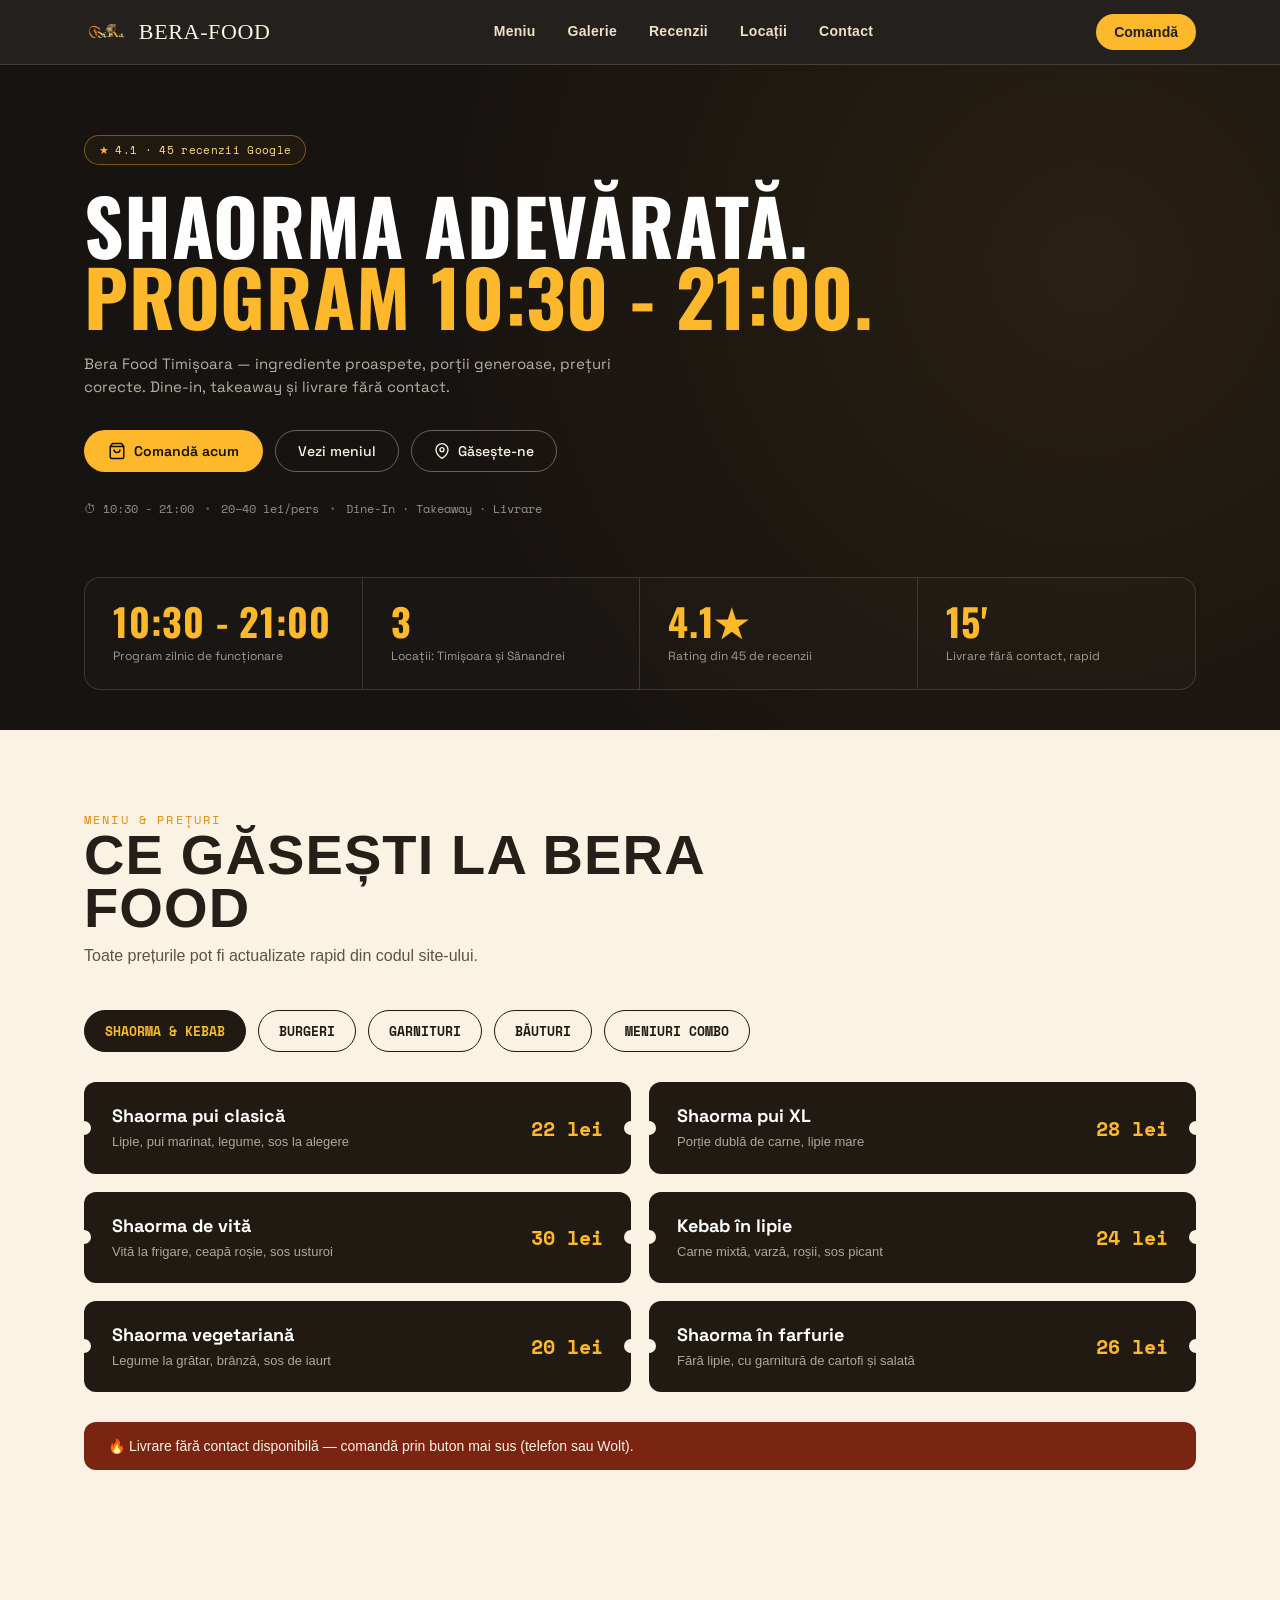
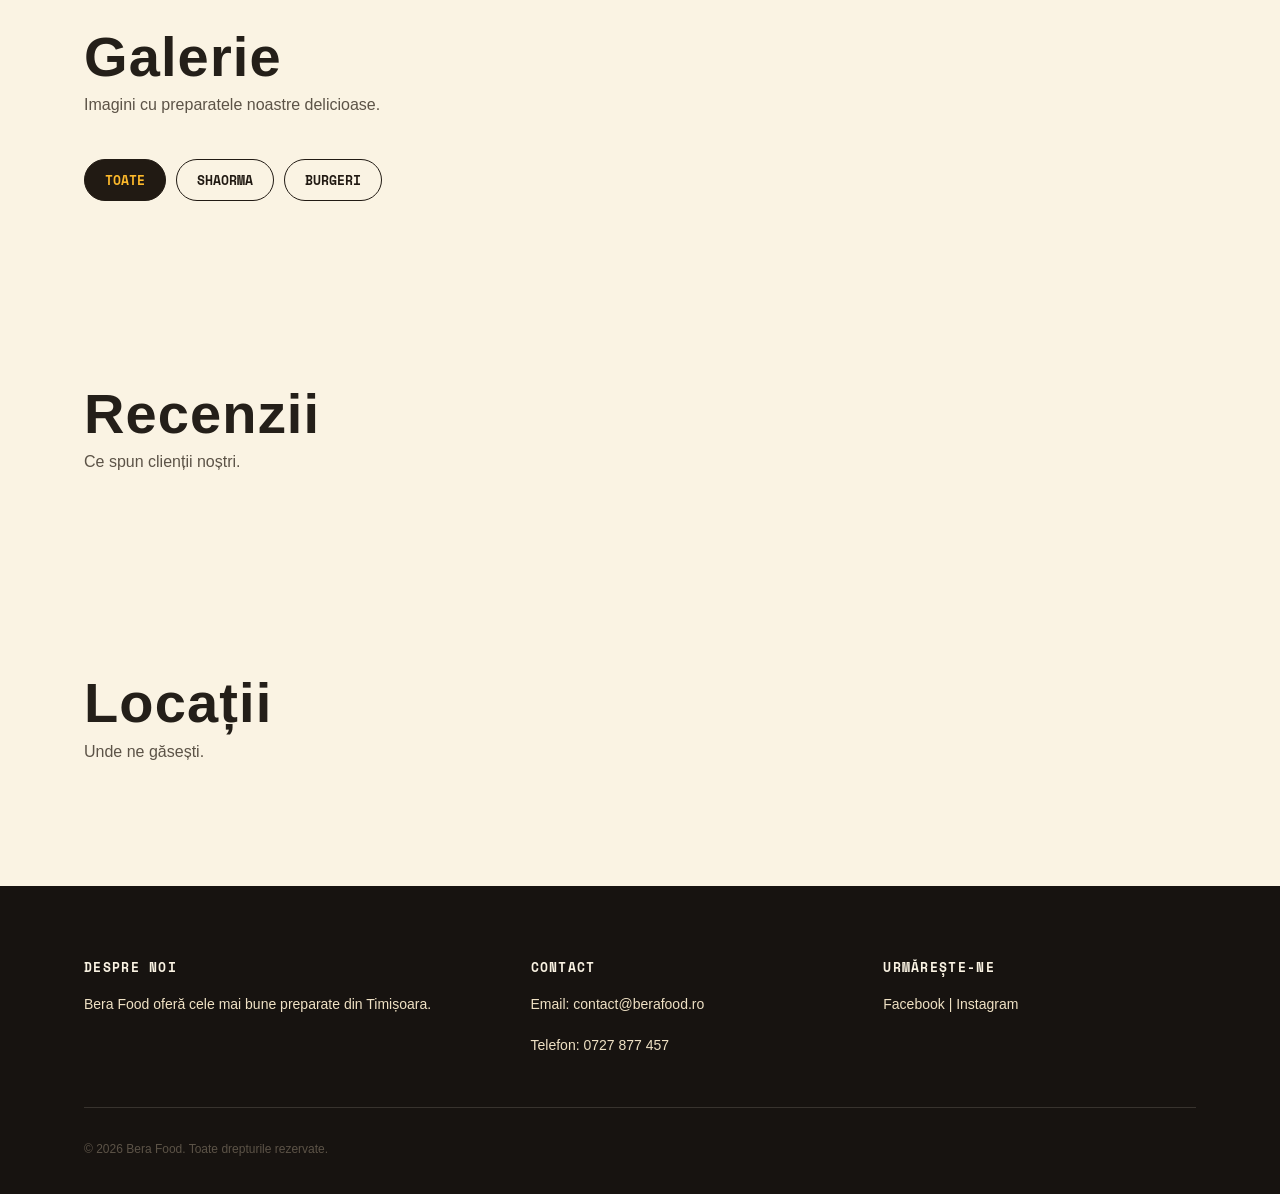
==== commit 4eebc846: "Update index.html" ====
--- a/index.html
+++ b/index.html
@@ -41,7 +41,7 @@
             </div>
 
             <!-- Titlu cu Majuscule -->
-            <h1>SHAORMA ADEVĂRATĂ.<br><span class="gold-text">DESCHIS NON-STOP.</span></h1>
+            <h1>SHAORMA ADEVĂRATĂ.<br><span class="gold-text">PROGRAM 10:30 - 21:00.</span></h1>
             
             <!-- Text Descriere -->
             <p class="lead">Bera Food Timișoara — ingrediente proaspete, porții generoase, prețuri corecte. Dine-in, takeaway și livrare fără contact.</p>
@@ -61,7 +61,7 @@
 
             <!-- Detalii mici sub butoane -->
             <div class="hero-info-line">
-                <span>⏱ 24/7</span>
+                <span>⏱ 10:30 - 21:00</span>
                 <span class="dot">•</span>
                 <span>20–40 lei/pers</span>
                 <span class="dot">•</span>
@@ -75,8 +75,8 @@
     <div class="wrap stats-wrap">
         <div class="about-grid">
             <div class="about-cell">
-                <div class="num">24/7</div>
-                <div class="lbl">Program non-stop, în fiecare zi</div>
+                <div class="num">10:30 - 21:00</div>
+                <div class="lbl">Program zilnic de funcționare</div>
             </div>
             <div class="about-cell">
                 <div class="num">3</div>
@@ -232,6 +232,7 @@
 
   </div>
 </section>
+
 <section id="galerie">
     <div class="wrap">
         <div class="sec-head">
--- a/styles.css
+++ b/styles.css
@@ -423,145 +423,120 @@
   }
 }
 
-/* ---------- STIL MENIU EXACT CA ÎN PANOU ---------- */
-.menu-board-grid {
+/* ---------- MENIU STIL BILET / CARD CU BULINE ---------- */
+.menu-tabs {
+  display: flex;
+  gap: 12px;
+  flex-wrap: wrap;
+  margin-bottom: 30px;
+}
+
+.tab-btn {
+  font-family: 'Space Mono', monospace;
+  font-size: 13px;
+  text-transform: uppercase;
+  padding: 10px 20px;
+  border-radius: 100px;
+  border: 1.5px solid #211a13;
+  background: transparent;
+  color: #211a13;
+  cursor: pointer;
+  font-weight: 600;
+  transition: all 0.2s ease;
+}
+
+.tab-btn.active,
+.tab-btn:hover {
+  background: #211a13;
+  color: #fdb92b;
+}
+
+.menu-grid {
   display: grid;
-  grid-template-columns: repeat(6, 1fr);
-  gap: 20px;
-}
-
-/* Cardurile mari de sus (Saorma si La Farfurie) ocupă 3 coloane din 6 */
-.menu-card.card-wide {
-  grid-column: span 3;
-}
-
-/* Cardurile mici de jos (Kebab, Oriental, Salate) ocupă 2 coloane din 6 */
-.menu-card {
-  grid-column: span 2;
-  background: #171310;
-  border: 1px solid rgba(253, 185, 43, 0.25);
-  border-radius: 20px;
-  padding: 24px;
-  color: var(--cream);
-  display: flex;
-  flex-direction: column;
-  box-shadow: 0 12px 35px rgba(0,0,0,0.35);
+  grid-template-columns: repeat(2, 1fr);
+  gap: 18px;
+}
+
+@media (max-width: 860px) {
+  .menu-grid {
+    grid-template-columns: 1fr;
+  }
+}
+
+/* Cardul negru cu buline pe margini */
+.menu-ticket {
+  background: #211a13;
+  color: #faf3e3;
+  border-radius: 12px;
+  padding: 22px 28px;
   position: relative;
-}
-
-.menu-card-header {
-  border-bottom: 1px solid rgba(250, 243, 227, 0.12);
-  padding-bottom: 10px;
-  margin-bottom: 14px;
-}
-
-.menu-card-header h3 {
-  font-family: 'Oswald', sans-serif;
-  font-size: 32px;
-  color: #fdb92b;
-  letter-spacing: 0.02em;
-  text-transform: uppercase;
-  margin: 0;
-}
-
-/* Cap de tabel cu denumirile MICĂ / FARAON */
-.menu-cols-head {
   display: flex;
   justify-content: space-between;
-  margin-bottom: 8px;
-}
-
-.col-labels {
-  display: flex;
-  gap: 24px;
-  font-family: 'Space Mono', monospace;
-  font-size: 11px;
-  color: rgba(253, 185, 43, 0.85);
-  letter-spacing: 0.08em;
-  font-weight: bold;
-}
-
-/* Rândurile cu preparate */
-.menu-card-items {
-  display: flex;
-  flex-direction: column;
-  gap: 12px;
-}
-
-.menu-item-row {
-  display: flex;
-  justify-content: space-between;
-  align-items: center;
-  padding: 6px 0;
-  border-bottom: 1px dashed rgba(250, 243, 227, 0.08);
-}
-
-.menu-item-row:last-child {
-  border-bottom: none;
-}
-
-.menu-item-name {
+  align-items: center;
+  gap: 16px;
+  transition: transform 0.2s, opacity 0.3s;
+}
+
+.menu-ticket.hidden {
+  display: none !important;
+}
+
+/* Cercurile/Bulinele laterale din imagine */
+.menu-ticket::before,
+.menu-ticket::after {
+  content: "";
+  position: absolute;
+  width: 14px;
+  height: 14px;
+  background: #faf3e3; /* Culoarea fundalului paginii */
+  border-radius: 50%;
+  top: 50%;
+  transform: translateY(-50%);
+}
+
+.menu-ticket::before {
+  left: -7px;
+}
+
+.menu-ticket::after {
+  right: -7px;
+}
+
+.ticket-info h4 {
   font-family: 'Space Grotesk', sans-serif;
   font-weight: 700;
-  font-size: 15px;
+  font-size: 18px;
+  margin: 0 0 6px 0;
   color: #ffffff;
-  letter-spacing: 0.03em;
-}
-
-.menu-item-prices {
-  display: flex;
-  gap: 24px;
-  align-items: center;
-}
-
-.price-variant {
-  display: flex;
-  flex-direction: column;
-  align-items: flex-end;
-  min-width: 45px;
-}
-
-.price-variant.empty {
-  visibility: hidden;
-}
-
-.price-variant .val {
-  font-family: 'Oswald', sans-serif;
-  font-size: 22px;
+}
+
+.ticket-info p {
+  font-size: 13px;
+  color: rgba(250, 243, 227, 0.65);
+  margin: 0;
+  line-height: 1.4;
+}
+
+.ticket-price {
+  font-family: 'Space Mono', monospace;
   font-weight: 700;
+  font-size: 20px;
   color: #fdb92b;
-  line-height: 1;
-}
-
-.price-variant .val small {
-  font-size: 12px;
-  font-weight: normal;
-  color: rgba(250, 243, 227, 0.7);
-}
-
-.price-variant .grams {
-  font-family: 'Space Mono', monospace;
-  font-size: 10px;
-  color: rgba(250, 243, 227, 0.45);
-  margin-top: 2px;
-}
-
-/* ADAPTARE MOBIL ȘI TABLETĂ */
-@media (max-width: 980px) {
-  .menu-card.card-wide,
-  .menu-card {
-    grid-column: span 3;
-  }
-}
-
-@media (max-width: 680px) {
-  .menu-board-grid {
-    grid-template-columns: 1fr;
-  }
-  .menu-card.card-wide,
-  .menu-card {
-    grid-column: span 1;
-  }
+  white-space: nowrap;
+}
+
+/* Banner de livrare */
+.combo-note {
+  margin-top: 30px;
+  padding: 16px 24px;
+  border-radius: 12px;
+  background: #7a2412;
+  color: #faf3e3;
+  font-size: 14px;
+  font-weight: 500;
+  display: flex;
+  align-items: center;
+  gap: 10px;
 }
 /* ---------- GALLERY ---------- */
 .gal-tabs {
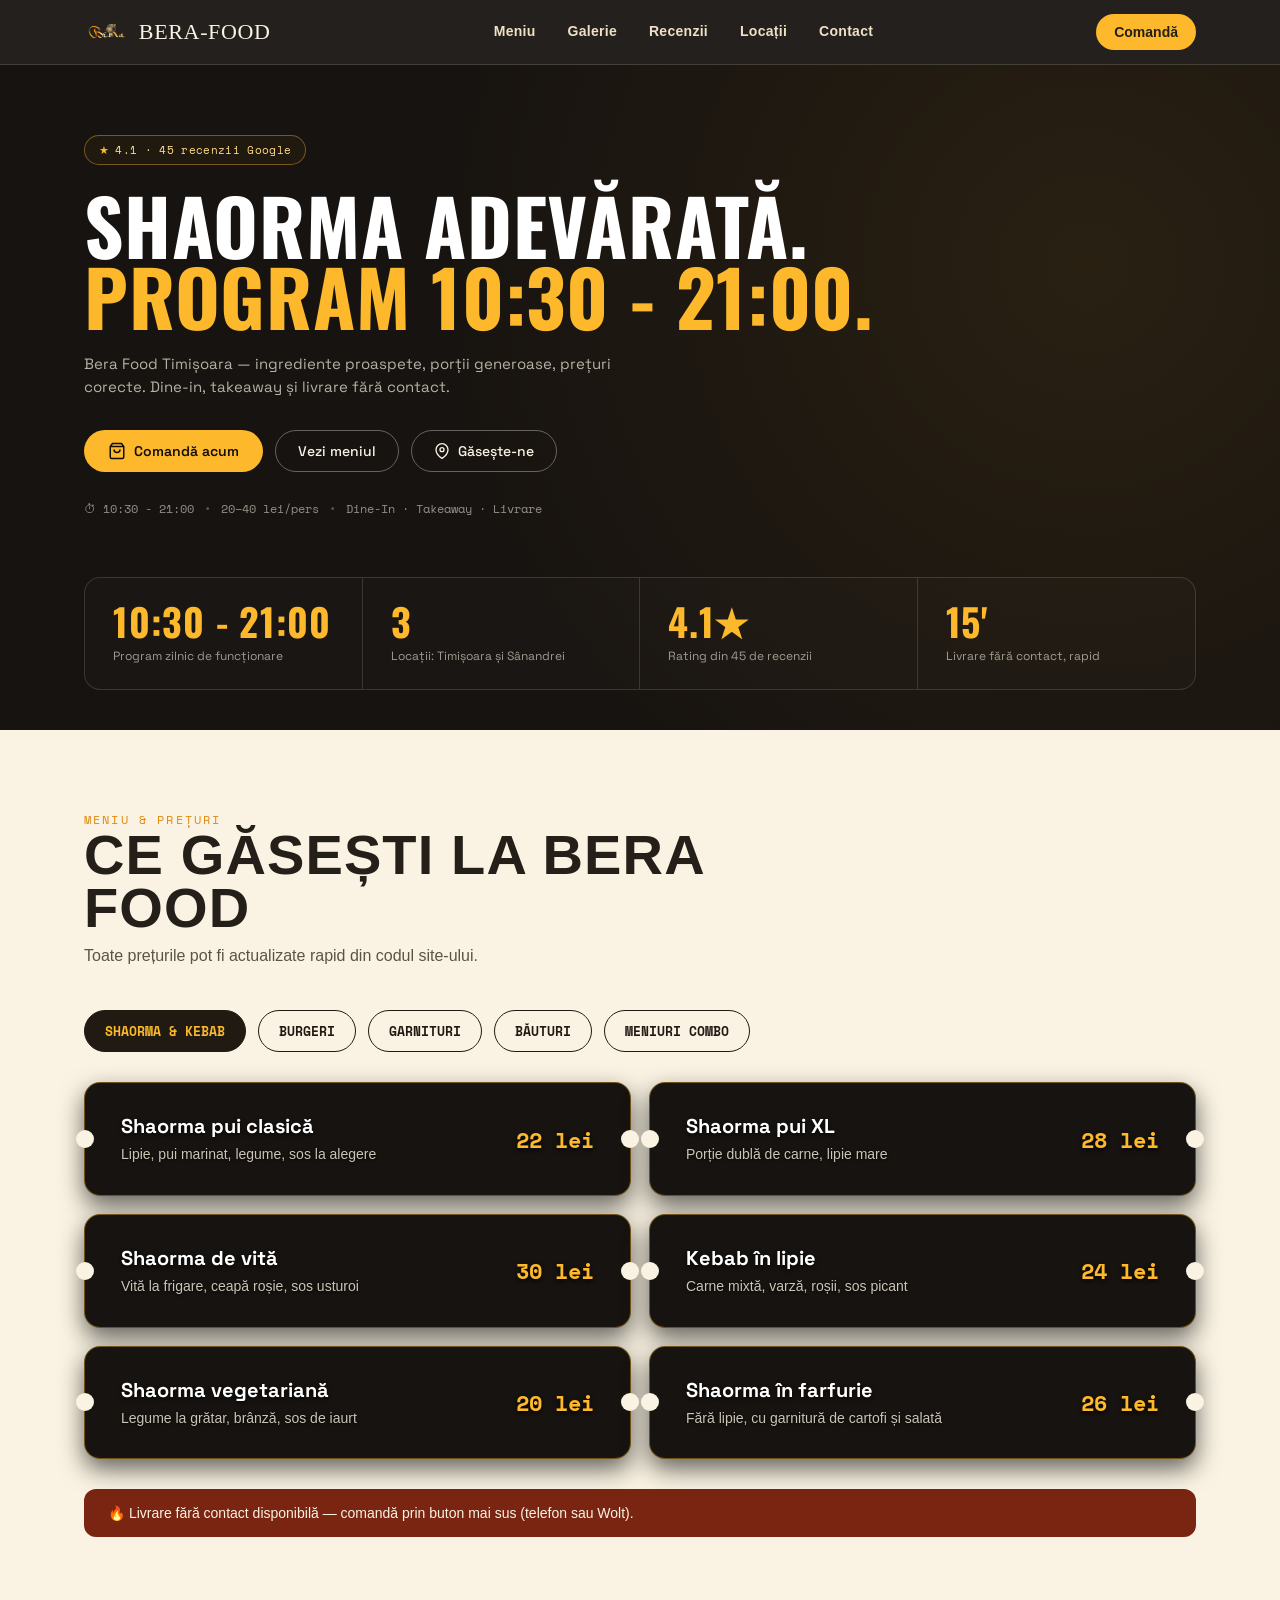
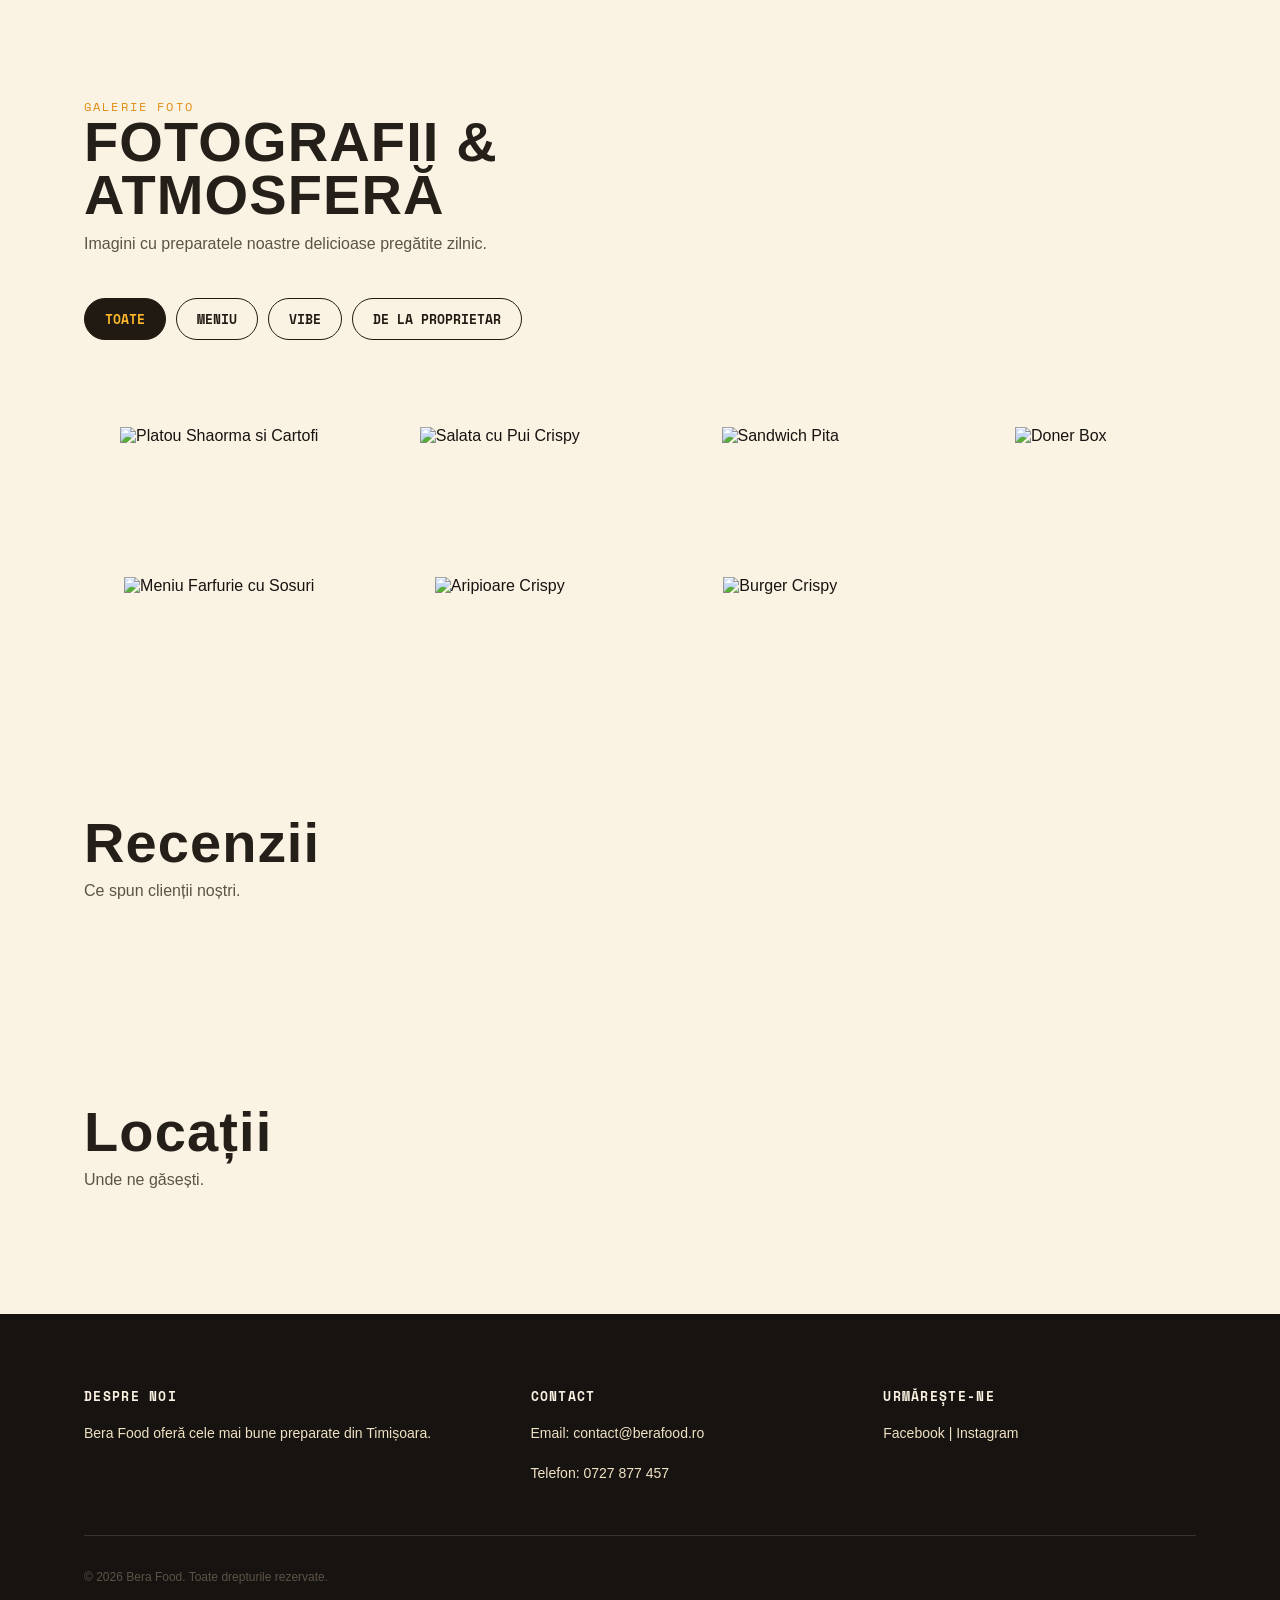
==== commit 8cf73e15: "Update index.html" ====
--- a/index.html
+++ b/index.html
@@ -71,7 +71,7 @@
         </div>
     </div>
 
-    <!-- CASETA CU STATISTICI (Caseta gri de jos) -->
+    <!-- CASETA CU STATISTICI -->
     <div class="wrap stats-wrap">
         <div class="about-grid">
             <div class="about-cell">
@@ -94,7 +94,8 @@
     </div>
 </section>
 
-<section id="menu">
+<!-- SECȚIUNE MENIU -->
+<section id="meniu">
   <div class="wrap">
     <div class="sec-head">
       <span class="eyebrow">Meniu & Prețuri</span>
@@ -103,7 +104,7 @@
     </div>
 
     <!-- BUTOANELE DE FILTRARE (TABS) -->
-    <div class="menu-tabs">
+    <div class="menu-tabs" id="menuTabs">
       <button class="tab-btn active" data-category="shaorma">SHAORMA & KEBAB</button>
       <button class="tab-btn" data-category="burgeri">BURGERI</button>
       <button class="tab-btn" data-category="garnituri">GARNITURI</button>
@@ -233,22 +234,60 @@
   </div>
 </section>
 
+<!-- SECȚIUNE GALERIE (CU POZELE TALE 1.PNG - 7.PNG) -->
 <section id="galerie">
     <div class="wrap">
         <div class="sec-head">
-            <h2>Galerie</h2>
-            <p>Imagini cu preparatele noastre delicioase.</p>
-        </div>
+            <span class="eyebrow">Galerie Foto</span>
+            <h2>FOTOGRAFII & ATMOSFERĂ</h2>
+            <p>Imagini cu preparatele noastre delicioase pregătite zilnic.</p>
+        </div>
+
         <div class="gal-tabs" id="galTabs">
             <button class="tab-btn active" data-gcat="all">Toate</button>
-            <button class="tab-btn" data-gcat="shaorma">Shaorma</button>
-            <button class="tab-btn" data-gcat="burgeri">Burgeri</button>
-        </div>
+            <button class="tab-btn" data-gcat="meniu">Meniu</button>
+            <button class="tab-btn" data-gcat="vibe">Vibe</button>
+            <button class="tab-btn" data-gcat="proprietar">De la proprietar</button>
+        </div>
+
         <div class="gallery" id="gallery">
-            <!-- Gallery items will be populated here -->
-        </div>
-    </div>
-</section>
+            <div class="g-item" data-gcat="meniu">
+                <img src="1.png" alt="Platou Shaorma si Cartofi">
+                <div class="g-overlay"><span>Meniu • Platou Special</span></div>
+            </div>
+            <div class="g-item" data-gcat="meniu">
+                <img src="2.png" alt="Salata cu Pui Crispy">
+                <div class="g-overlay"><span>Meniu • Salată Crispy</span></div>
+            </div>
+            <div class="g-item" data-gcat="vibe">
+                <img src="3.png" alt="Sandwich Pita">
+                <div class="g-overlay"><span>Vibe • Pita Pui</span></div>
+            </div>
+            <div class="g-item" data-gcat="vibe">
+                <img src="4.png" alt="Doner Box">
+                <div class="g-overlay"><span>Vibe • Döner Box</span></div>
+            </div>
+            <div class="g-item" data-gcat="proprietar">
+                <img src="5.png" alt="Meniu Farfurie cu Sosuri">
+                <div class="g-overlay"><span>Proprietar • Meniu Farfurie</span></div>
+            </div>
+            <div class="g-item" data-gcat="vibe">
+                <img src="6.png" alt="Aripioare Crispy">
+                <div class="g-overlay"><span>Vibe • Meniu Aripioare</span></div>
+            </div>
+            <div class="g-item" data-gcat="meniu">
+                <img src="7.png" alt="Burger Crispy">
+                <div class="g-overlay"><span>Meniu • Burger Crispy</span></div>
+            </div>
+        </div>
+    </div>
+</section>
+
+<!-- LIGHTBOX PENTRU MARESTE POZA LA CLICK -->
+<div class="lightbox" id="lightbox">
+    <button class="lightbox-close" id="lightboxClose">×</button>
+    <img src="" alt="Poza mare" id="lightboxImg">
+</div>
 
 <section id="recenzii">
     <div class="wrap">
--- a/styles.css
+++ b/styles.css
@@ -19,8 +19,14 @@
   box-sizing: border-box;
 }
 
+/* Asigură derulare lină și spațiu pentru antetul fix */
 html {
-  scroll-behavior: smooth;
+  scroll-behavior: smooth !important;
+}
+
+/* Compensează înălțimea barei de navigare când te duce la secțiuni */
+section[id] {
+  scroll-margin-top: 70px;
 }
 
 body {
@@ -200,7 +206,7 @@
   }
 }
 
-/* ---------- HERO (ALINIAT CA ÎN MOCKUP) ---------- */
+/* ---------- HERO ---------- */
 .hero {
   background: radial-gradient(circle at 85% 30%, rgba(253, 185, 43, 0.08) 0%, transparent 55%), var(--charcoal);
   color: var(--cream);
@@ -463,66 +469,100 @@
   }
 }
 
-/* Cardul negru cu buline pe margini */
+/* Cardul de meniu cu animație Fade-In integrată */
 .menu-ticket {
-  background: #211a13;
+  padding: 30px 36px;
+  min-height: 90px;
+  border-radius: 16px;
+  
+  background-color: #171310;
+  background-image: 
+    linear-gradient(rgba(23, 19, 16, 0.20), rgba(23, 19, 16, 0.20)), 
+    url('./faraon-bf.png');
+  background-size: cover;
+  background-position: center;
+  background-repeat: no-repeat;
+  
   color: #faf3e3;
-  border-radius: 12px;
-  padding: 22px 28px;
   position: relative;
   display: flex;
   justify-content: space-between;
   align-items: center;
-  gap: 16px;
-  transition: transform 0.2s, opacity 0.3s;
+  gap: 20px;
+  border: 1px solid rgba(253, 185, 43, 0.4);
+  box-shadow: 0 10px 25px rgba(0, 0, 0, 0.6);
+  transition: transform 0.2s ease, border-color 0.2s ease;
+  
+  /* Animație la afișare */
+  animation: fadeIn 0.4s ease-in-out;
+}
+
+@keyframes fadeIn {
+  from {
+    opacity: 0;
+    transform: translateY(10px);
+  }
+  to {
+    opacity: 1;
+    transform: translateY(0);
+  }
+}
+
+.menu-ticket:hover {
+  border-color: rgba(253, 185, 43, 0.5);
+  transform: translateY(-2px);
 }
 
 .menu-ticket.hidden {
   display: none !important;
 }
 
-/* Cercurile/Bulinele laterale din imagine */
+/* Cercurile/Bulinele laterale */
 .menu-ticket::before,
 .menu-ticket::after {
   content: "";
   position: absolute;
-  width: 14px;
-  height: 14px;
-  background: #faf3e3; /* Culoarea fundalului paginii */
+  width: 18px;
+  height: 18px;
+  background: #faf3e3;
   border-radius: 50%;
   top: 50%;
   transform: translateY(-50%);
+  z-index: 2;
 }
 
 .menu-ticket::before {
-  left: -7px;
+  left: -9px;
 }
 
 .menu-ticket::after {
-  right: -7px;
+  right: -9px;
 }
 
 .ticket-info h4 {
   font-family: 'Space Grotesk', sans-serif;
   font-weight: 700;
-  font-size: 18px;
+  font-size: 20px;
   margin: 0 0 6px 0;
   color: #ffffff;
+  text-shadow: 0 2px 4px rgba(0,0,0,0.8);
 }
 
 .ticket-info p {
-  font-size: 13px;
-  color: rgba(250, 243, 227, 0.65);
+  font-size: 14px;
+  color: rgba(250, 243, 227, 0.8);
   margin: 0;
   line-height: 1.4;
+  text-shadow: 0 1px 3px rgba(0,0,0,0.8);
 }
 
 .ticket-price {
   font-family: 'Space Mono', monospace;
   font-weight: 700;
-  font-size: 20px;
+  font-size: 22px;
   color: #fdb92b;
   white-space: nowrap;
+  text-shadow: 0 2px 4px rgba(0,0,0,0.9);
 }
 
 /* Banner de livrare */
@@ -538,6 +578,7 @@
   align-items: center;
   gap: 10px;
 }
+
 /* ---------- GALLERY ---------- */
 .gal-tabs {
   display: flex;
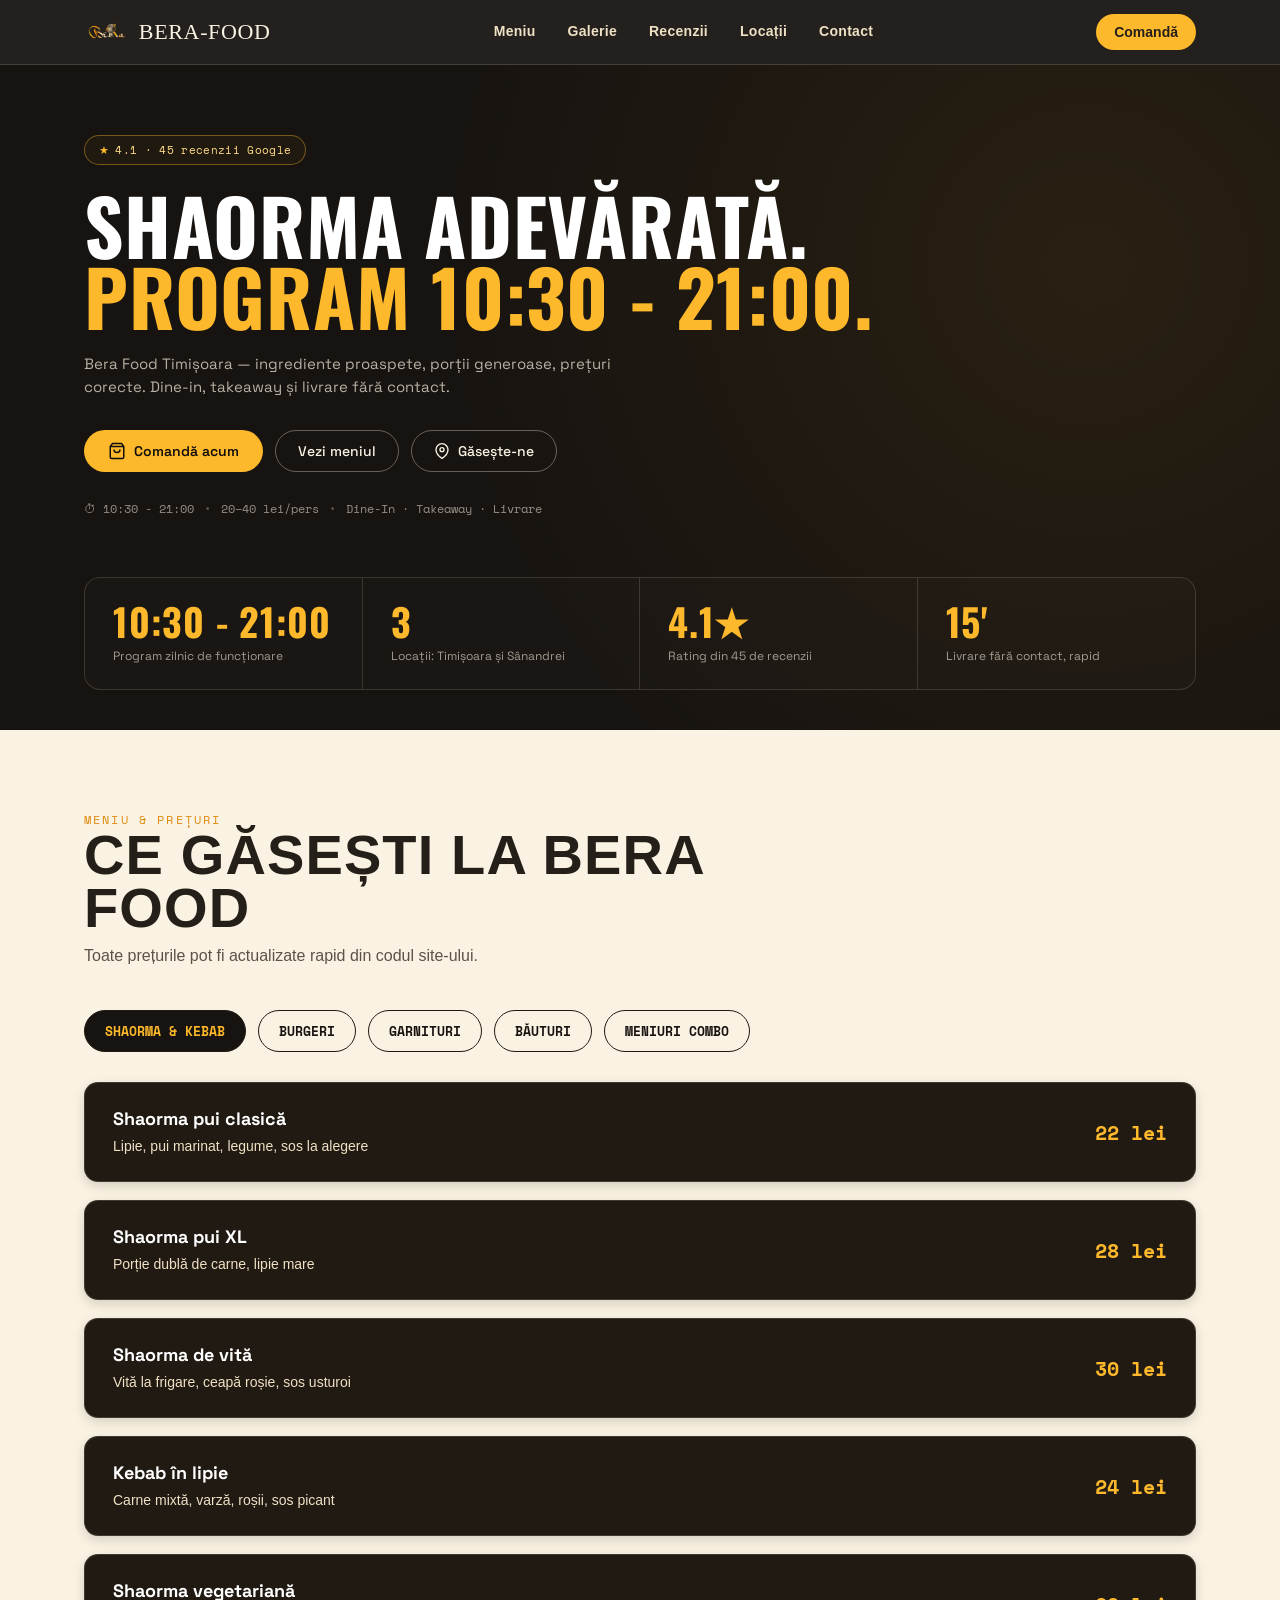
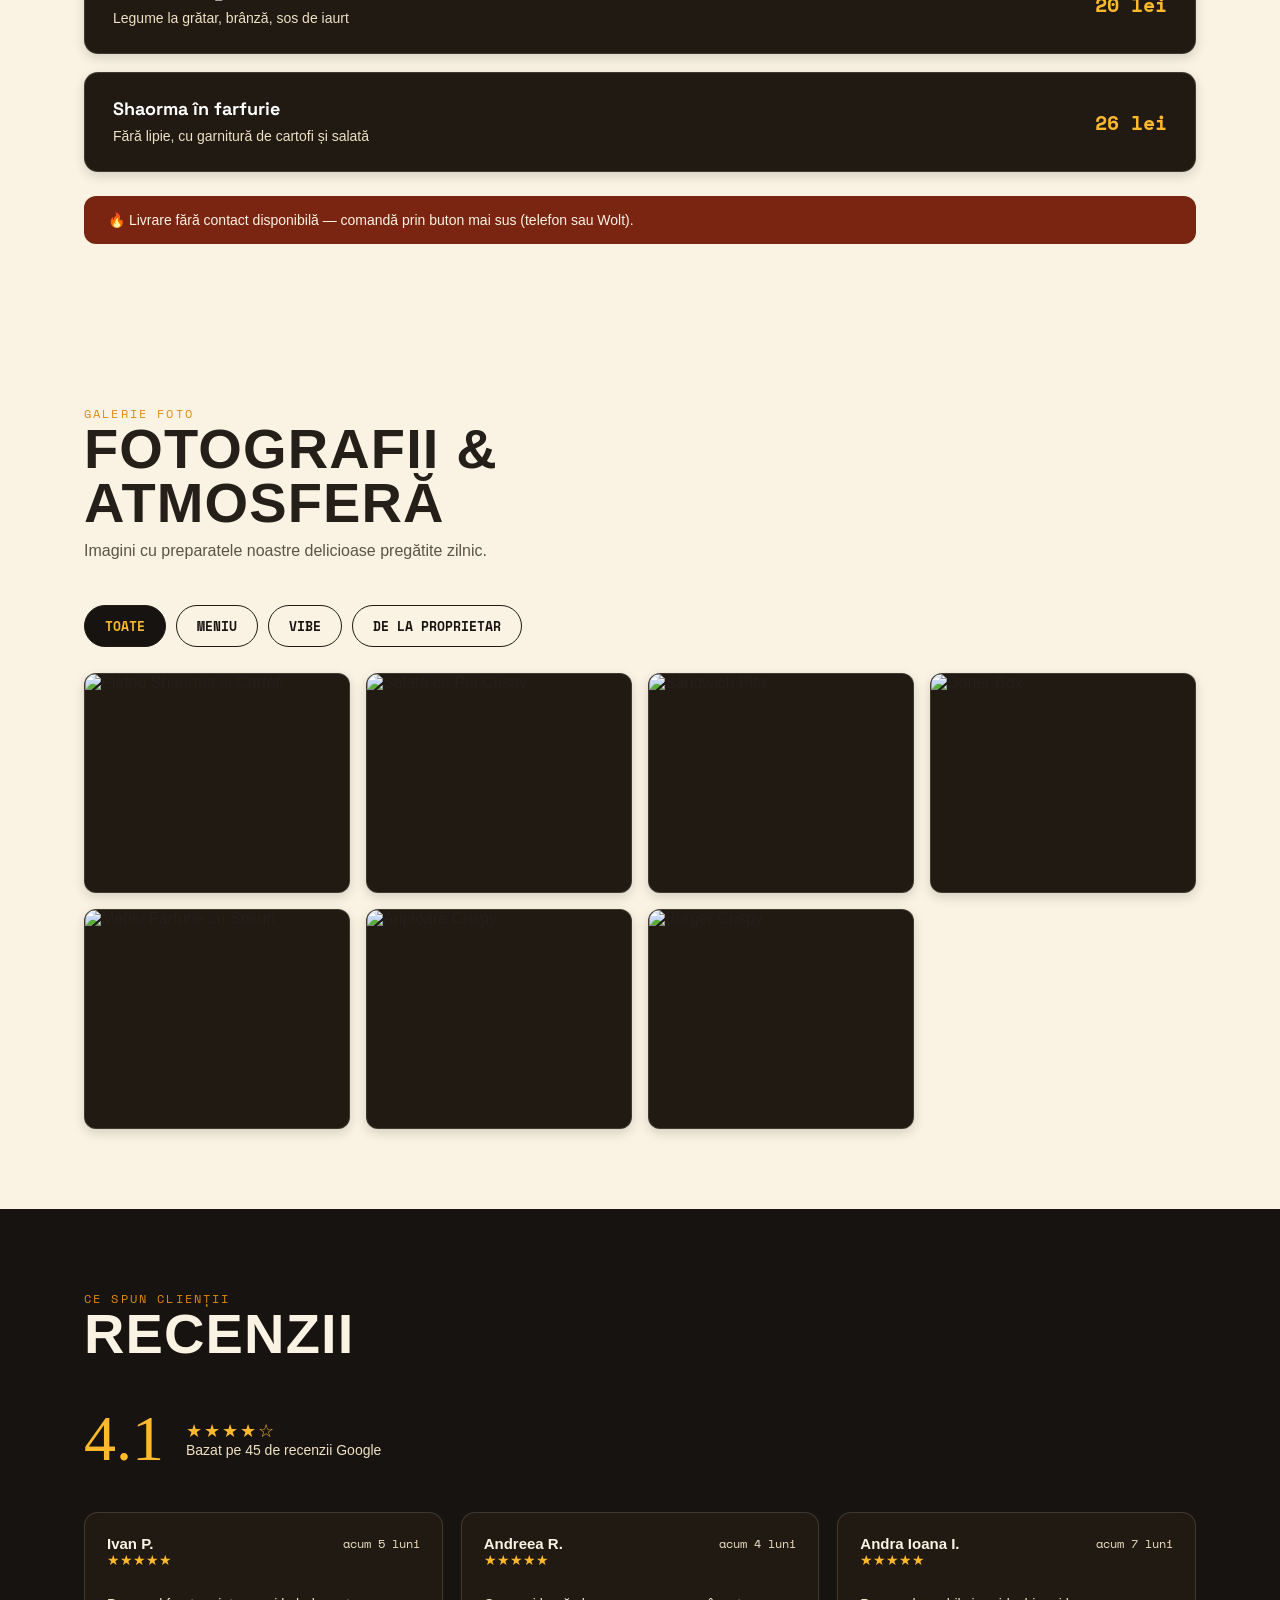
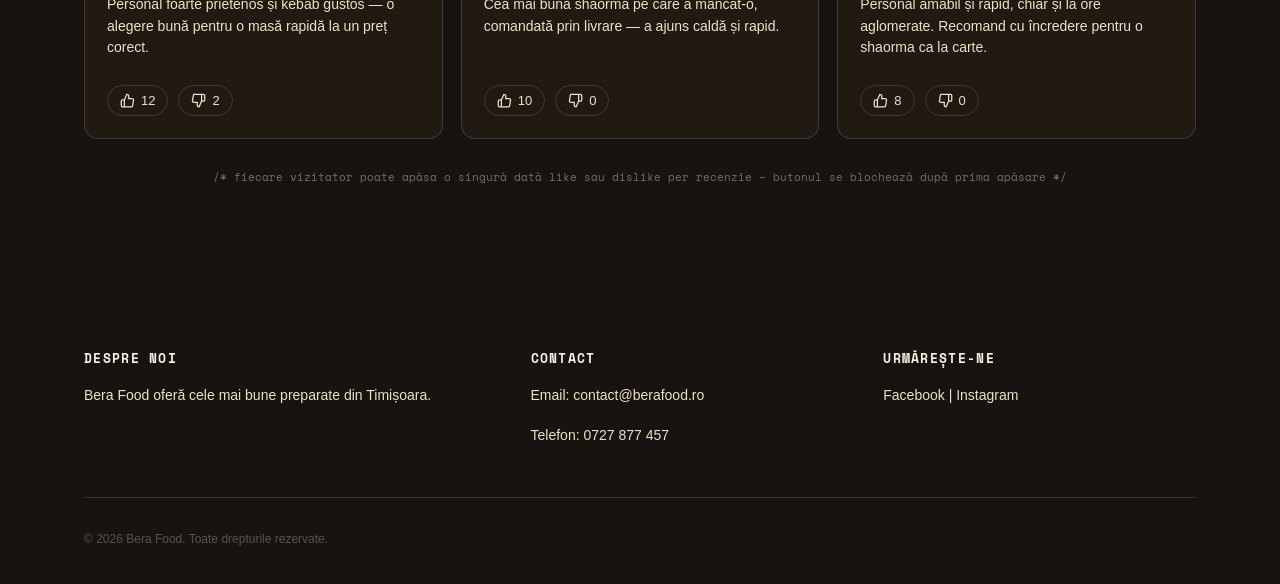
==== commit 036b6b92: "Update index.html" ====
--- a/index.html
+++ b/index.html
@@ -209,7 +209,7 @@
 
       <div class="menu-ticket hidden" data-category="bauturi">
         <div class="ticket-info">
-          <h4>Aptă Plată / Minerală</h4>
+          <h4>Apă Plată / Minerală</h4>
           <p>Sticlă 500ml</p>
         </div>
         <div class="ticket-price">5 lei</div>
@@ -234,7 +234,7 @@
   </div>
 </section>
 
-<!-- SECȚIUNE GALERIE (CU POZELE TALE 1.PNG - 7.PNG) -->
+<!-- SECȚIUNE GALERIE -->
 <section id="galerie">
     <div class="wrap">
         <div class="sec-head">
@@ -244,38 +244,38 @@
         </div>
 
         <div class="gal-tabs" id="galTabs">
-            <button class="tab-btn active" data-gcat="all">Toate</button>
-            <button class="tab-btn" data-gcat="meniu">Meniu</button>
-            <button class="tab-btn" data-gcat="vibe">Vibe</button>
-            <button class="tab-btn" data-gcat="proprietar">De la proprietar</button>
+            <button class="tab-btn active" data-filter="all">Toate</button>
+            <button class="tab-btn" data-filter="meniu">Meniu</button>
+            <button class="tab-btn" data-filter="vibe">Vibe</button>
+            <button class="tab-btn" data-filter="proprietar">De la proprietar</button>
         </div>
 
         <div class="gallery" id="gallery">
-            <div class="g-item" data-gcat="meniu">
+            <div class="g-item" data-cat="meniu">
                 <img src="1.png" alt="Platou Shaorma si Cartofi">
                 <div class="g-overlay"><span>Meniu • Platou Special</span></div>
             </div>
-            <div class="g-item" data-gcat="meniu">
+            <div class="g-item" data-cat="meniu">
                 <img src="2.png" alt="Salata cu Pui Crispy">
                 <div class="g-overlay"><span>Meniu • Salată Crispy</span></div>
             </div>
-            <div class="g-item" data-gcat="vibe">
+            <div class="g-item" data-cat="vibe">
                 <img src="3.png" alt="Sandwich Pita">
                 <div class="g-overlay"><span>Vibe • Pita Pui</span></div>
             </div>
-            <div class="g-item" data-gcat="vibe">
+            <div class="g-item" data-cat="vibe">
                 <img src="4.png" alt="Doner Box">
                 <div class="g-overlay"><span>Vibe • Döner Box</span></div>
             </div>
-            <div class="g-item" data-gcat="proprietar">
+            <div class="g-item" data-cat="proprietar">
                 <img src="5.png" alt="Meniu Farfurie cu Sosuri">
                 <div class="g-overlay"><span>Proprietar • Meniu Farfurie</span></div>
             </div>
-            <div class="g-item" data-gcat="vibe">
+            <div class="g-item" data-cat="vibe">
                 <img src="6.png" alt="Aripioare Crispy">
                 <div class="g-overlay"><span>Vibe • Meniu Aripioare</span></div>
             </div>
-            <div class="g-item" data-gcat="meniu">
+            <div class="g-item" data-cat="meniu">
                 <img src="7.png" alt="Burger Crispy">
                 <div class="g-overlay"><span>Meniu • Burger Crispy</span></div>
             </div>
@@ -283,34 +283,112 @@
     </div>
 </section>
 
-<!-- LIGHTBOX PENTRU MARESTE POZA LA CLICK -->
-<div class="lightbox" id="lightbox">
-    <button class="lightbox-close" id="lightboxClose">×</button>
-    <img src="" alt="Poza mare" id="lightboxImg">
+<!-- Modal Lightbox -->
+<div class="lightbox">
+  <button class="lightbox-close">&times;</button>
+  <img src="" alt="Poza mare">
 </div>
 
-<section id="recenzii">
-    <div class="wrap">
-        <div class="sec-head">
-            <h2>Recenzii</h2>
-            <p>Ce spun clienții noștri.</p>
-        </div>
-        <div class="rev-grid" id="revGrid">
-            <!-- Review items will be populated here -->
-        </div>
-    </div>
-</section>
-
-<section id="locatii">
-    <div class="wrap">
-        <div class="sec-head">
-            <h2>Locații</h2>
-            <p>Unde ne găsești.</p>
-        </div>
-        <div class="loc-grid">
-            <!-- Location items will be populated here -->
-        </div>
-    </div>
+<section id="recenzii" class="sec-dark">
+  <div class="wrap">
+    
+    <div class="sec-head">
+      <span class="eyebrow">CE SPUN CLIENȚII</span>
+      <h2>RECENZII</h2>
+    </div>
+
+    <!-- Scorul general -->
+    <div class="rev-summary">
+      <div class="rev-score">4.1</div>
+      <div>
+        <div class="stars">★★★★☆</div>
+        <div class="rev-count">Bazat pe 45 de recenzii Google</div>
+      </div>
+    </div>
+
+    <!-- Cardurile de recenzii -->
+    <div class="rev-grid">
+      
+      <!-- Recenzia 1 -->
+      <div class="rev-card">
+        <div class="rev-top">
+          <div>
+            <div class="rev-name">Ivan P.</div>
+            <div class="rev-stars">★★★★★</div>
+          </div>
+          <div class="rev-time">acum 5 luni</div>
+        </div>
+        <p class="rev-text">
+          Personal foarte prietenos și kebab gustos — o alegere bună pentru o masă rapidă la un preț corect.
+        </p>
+        <div class="rev-actions">
+          <button class="react-btn like" data-id="1">
+            <svg viewBox="0 0 24 24" fill="none" stroke="currentColor" stroke-width="2"><path d="M14 9V5a3 3 0 0 0-3-3l-4 9v11h11.28a2 2 0 0 0 2-1.7l1.38-9a2 2 0 0 0-2-2.3zM7 22H4a2 2 0 0 1-2-2v-7a2 2 0 0 1 2-2h3"></path></svg>
+            <span class="count">12</span>
+          </button>
+          <button class="react-btn dislike" data-id="1">
+            <svg viewBox="0 0 24 24" fill="none" stroke="currentColor" stroke-width="2"><path d="M10 15v4a3 3 0 0 0 3 3l4-9V2H5.72a2 2 0 0 0-2 1.7l-1.38 9a2 2 0 0 0 2 2.3zm7-13h3a2 2 0 0 1 2 2v7a2 2 0 0 1-2 2h-3"></path></svg>
+            <span class="count">2</span>
+          </button>
+        </div>
+      </div>
+
+      <!-- Recenzia 2 -->
+      <div class="rev-card">
+        <div class="rev-top">
+          <div>
+            <div class="rev-name">Andreea R.</div>
+            <div class="rev-stars">★★★★★</div>
+          </div>
+          <div class="rev-time">acum 4 luni</div>
+        </div>
+        <p class="rev-text">
+          Cea mai bună shaorma pe care a mâncat-o, comandată prin livrare — a ajuns caldă și rapid.
+        </p>
+        <div class="rev-actions">
+          <button class="react-btn like" data-id="2">
+            <svg viewBox="0 0 24 24" fill="none" stroke="currentColor" stroke-width="2"><path d="M14 9V5a3 3 0 0 0-3-3l-4 9v11h11.28a2 2 0 0 0 2-1.7l1.38-9a2 2 0 0 0-2-2.3zM7 22H4a2 2 0 0 1-2-2v-7a2 2 0 0 1 2-2h3"></path></svg>
+            <span class="count">10</span>
+          </button>
+          <button class="react-btn dislike" data-id="2">
+            <svg viewBox="0 0 24 24" fill="none" stroke="currentColor" stroke-width="2"><path d="M10 15v4a3 3 0 0 0 3 3l4-9V2H5.72a2 2 0 0 0-2 1.7l-1.38 9a2 2 0 0 0 2 2.3zm7-13h3a2 2 0 0 1 2 2v7a2 2 0 0 1-2 2h-3"></path></svg>
+            <span class="count">0</span>
+          </button>
+        </div>
+      </div>
+
+      <!-- Recenzia 3 -->
+      <div class="rev-card">
+        <div class="rev-top">
+          <div>
+            <div class="rev-name">Andra Ioana I.</div>
+            <div class="rev-stars">★★★★★</div>
+          </div>
+          <div class="rev-time">acum 7 luni</div>
+        </div>
+        <p class="rev-text">
+          Personal amabil și rapid, chiar și la ore aglomerate. Recomand cu încredere pentru o shaorma ca la carte.
+        </p>
+        <div class="rev-actions">
+          <button class="react-btn like" data-id="3">
+            <svg viewBox="0 0 24 24" fill="none" stroke="currentColor" stroke-width="2"><path d="M14 9V5a3 3 0 0 0-3-3l-4 9v11h11.28a2 2 0 0 0 2-1.7l1.38-9a2 2 0 0 0-2-2.3zM7 22H4a2 2 0 0 1-2-2v-7a2 2 0 0 1 2-2h3"></path></svg>
+            <span class="count">8</span>
+          </button>
+          <button class="react-btn dislike" data-id="3">
+            <svg viewBox="0 0 24 24" fill="none" stroke="currentColor" stroke-width="2"><path d="M10 15v4a3 3 0 0 0 3 3l4-9V2H5.72a2 2 0 0 0-2 1.7l-1.38 9a2 2 0 0 0 2 2.3zm7-13h3a2 2 0 0 1 2 2v7a2 2 0 0 1-2 2h-3"></path></svg>
+            <span class="count">0</span>
+          </button>
+        </div>
+      </div>
+
+    </div>
+
+    <!-- Notă informativa subsol -->
+    <p class="mono" style="font-size: 11px; opacity: 0.4; margin-top: 30px; text-align: center;">
+      /* fiecare vizitator poate apăsa o singură dată like sau dislike per recenzie – butonul se blochează după prima apăsare */
+    </p>
+
+  </div>
 </section>
 
 <footer id="contact">
--- a/styles.css
+++ b/styles.css
@@ -429,7 +429,7 @@
   }
 }
 
-/* ---------- MENIU STIL BILET / CARD CU BULINE ---------- */
+/* ---------- MENIU STIL CARD (FULL-WIDTH CA RECENZIILE) ---------- */
 .menu-tabs {
   display: flex;
   gap: 12px;
@@ -443,9 +443,9 @@
   text-transform: uppercase;
   padding: 10px 20px;
   border-radius: 100px;
-  border: 1.5px solid #211a13;
+  border: 1.5px solid var(--charcoal-2);
   background: transparent;
-  color: #211a13;
+  color: var(--charcoal);
   cursor: pointer;
   font-weight: 600;
   transition: all 0.2s ease;
@@ -453,63 +453,38 @@
 
 .tab-btn.active,
 .tab-btn:hover {
-  background: #211a13;
-  color: #fdb92b;
-}
-
+  background: var(--charcoal);
+  color: var(--gold);
+}
+
+/* Grilă pe 1 singură coloană (lungă, full-width) ca secțiunea de recenzii */
 .menu-grid {
-  display: grid;
-  grid-template-columns: repeat(2, 1fr);
+  display: flex;
+  flex-direction: column;
   gap: 18px;
-}
-
-@media (max-width: 860px) {
-  .menu-grid {
-    grid-template-columns: 1fr;
-  }
-}
-
-/* Cardul de meniu cu animație Fade-In integrată */
+  width: 100%;
+}
+
+/* Card Meniu identic la fundal, bordură și umbre cu .rev-card */
 .menu-ticket {
-  padding: 30px 36px;
-  min-height: 90px;
-  border-radius: 16px;
-  
-  background-color: #171310;
-  background-image: 
-    linear-gradient(rgba(23, 19, 16, 0.20), rgba(23, 19, 16, 0.20)), 
-    url('./faraon-bf.png');
-  background-size: cover;
-  background-position: center;
-  background-repeat: no-repeat;
-  
-  color: #faf3e3;
+  width: 100%;
+  padding: 24px 28px;
+  border-radius: 14px;
+  background-color: var(--charcoal-2);
+  border: 1px solid var(--line);
+  color: var(--cream);
   position: relative;
   display: flex;
   justify-content: space-between;
   align-items: center;
-  gap: 20px;
-  border: 1px solid rgba(253, 185, 43, 0.4);
-  box-shadow: 0 10px 25px rgba(0, 0, 0, 0.6);
-  transition: transform 0.2s ease, border-color 0.2s ease;
-  
-  /* Animație la afișare */
+  gap: 24px;
+  box-shadow: 0 4px 12px rgba(0, 0, 0, 0.15);
+  transition: border-color 0.2s ease, transform 0.2s ease;
   animation: fadeIn 0.4s ease-in-out;
 }
 
-@keyframes fadeIn {
-  from {
-    opacity: 0;
-    transform: translateY(10px);
-  }
-  to {
-    opacity: 1;
-    transform: translateY(0);
-  }
-}
-
 .menu-ticket:hover {
-  border-color: rgba(253, 185, 43, 0.5);
+  border-color: rgba(253, 185, 43, 0.4);
   transform: translateY(-2px);
 }
 
@@ -517,68 +492,51 @@
   display: none !important;
 }
 
-/* Cercurile/Bulinele laterale */
+/* Eliminăm cercurile laterale de bilet pentru aspect curat ca la recenzii */
 .menu-ticket::before,
 .menu-ticket::after {
-  content: "";
-  position: absolute;
-  width: 18px;
-  height: 18px;
-  background: #faf3e3;
-  border-radius: 50%;
-  top: 50%;
-  transform: translateY(-50%);
-  z-index: 2;
-}
-
-.menu-ticket::before {
-  left: -9px;
-}
-
-.menu-ticket::after {
-  right: -9px;
+  display: none;
+}
+
+.ticket-info {
+  flex: 1;
 }
 
 .ticket-info h4 {
   font-family: 'Space Grotesk', sans-serif;
   font-weight: 700;
-  font-size: 20px;
+  font-size: 18px;
   margin: 0 0 6px 0;
   color: #ffffff;
-  text-shadow: 0 2px 4px rgba(0,0,0,0.8);
 }
 
 .ticket-info p {
   font-size: 14px;
-  color: rgba(250, 243, 227, 0.8);
+  color: var(--cream-dim);
   margin: 0;
-  line-height: 1.4;
-  text-shadow: 0 1px 3px rgba(0,0,0,0.8);
+  line-height: 1.5;
 }
 
 .ticket-price {
   font-family: 'Space Mono', monospace;
   font-weight: 700;
-  font-size: 22px;
-  color: #fdb92b;
+  font-size: 20px;
+  color: var(--gold);
   white-space: nowrap;
-  text-shadow: 0 2px 4px rgba(0,0,0,0.9);
-}
-
-/* Banner de livrare */
+}
+
 .combo-note {
-  margin-top: 30px;
+  margin-top: 24px;
   padding: 16px 24px;
   border-radius: 12px;
-  background: #7a2412;
-  color: #faf3e3;
+  background: var(--spice);
+  color: var(--cream);
   font-size: 14px;
   font-weight: 500;
   display: flex;
   align-items: center;
   gap: 10px;
 }
-
 /* ---------- GALLERY ---------- */
 .gal-tabs {
   display: flex;
@@ -589,85 +547,65 @@
 
 .gallery {
   display: grid;
-  grid-template-columns: repeat(4, 1fr);
-  grid-auto-rows: 140px;
-  gap: 10px;
-}
-
-@media (max-width: 760px) {
-  .gallery {
-    grid-template-columns: repeat(2, 1fr);
-    grid-auto-rows: 120px;
-  }
+  grid-template-columns: repeat(auto-fill, minmax(260px, 1fr));
+  gap: 16px;
 }
 
 .g-item {
   position: relative;
-  border-radius: 10px;
+  border-radius: 12px;
   overflow: hidden;
   cursor: pointer;
-  display: flex;
-  align-items: center;
-  justify-content: center;
-  color: var(--charcoal);
-  transition: transform .3s;
+  height: 220px;
+  background: var(--charcoal-2);
+  border: 1px solid var(--line);
+  box-shadow: 0 4px 12px rgba(0, 0, 0, 0.15);
+  transition: transform .3s ease, box-shadow .3s ease;
+}
+
+.g-item img {
+  width: 100%;
+  height: 100%;
+  object-fit: cover;
+  transition: transform .4s ease;
+}
+
+.g-overlay {
+  position: absolute;
+  inset: 0;
+  background: linear-gradient(to top, rgba(23, 19, 16, 0.85) 0%, transparent 60%);
+  display: flex;
+  align-items: flex-end;
+  padding: 14px;
+  opacity: 0;
+  transition: opacity 0.3s ease;
+}
+
+.g-overlay span {
+  font-family: 'Space Mono', monospace;
+  font-size: 12px;
+  color: var(--gold-pale);
+  letter-spacing: 0.03em;
 }
 
 .g-item:hover {
-  transform: scale(1.02);
-}
-
-.g-item svg {
-  width: 38%;
-  height: 38%;
-  opacity: 0.85;
-}
-
-.g-item span {
-  position: absolute;
-  bottom: 8px;
-  left: 10px;
-  font-size: 11px;
-  font-family: 'Space Mono';
-  letter-spacing: 0.05em;
-  opacity: 0.85;
-  color: var(--cream);
-}
-
-.g-item.tall {
-  grid-row: span 2;
-}
-
-.g-item.wide {
-  grid-column: span 2;
+  transform: translateY(-3px);
+  box-shadow: 0 8px 20px rgba(0, 0, 0, 0.3);
+}
+
+.g-item:hover img {
+  transform: scale(1.06);
+}
+
+.g-item:hover .g-overlay {
+  opacity: 1;
 }
 
 .g-item.hidden-cat {
-  display: none;
-}
-
-.g-menu {
-  background: linear-gradient(135deg, var(--gold), var(--gold-deep));
-  color: var(--ink);
-}
-
-.g-vibe {
-  background: linear-gradient(135deg, #3a3229, var(--charcoal-3));
-  color: var(--cream);
-}
-
-.g-owner {
-  background: linear-gradient(135deg, var(--spice), #4a1509);
-  color: var(--cream);
-}
-
-.gallery-note {
-  margin-top: 18px;
-  font-size: 13px;
-  color: var(--ink-soft);
-  font-family: 'Space Mono', monospace;
-}
-
+  display: none !important;
+}
+
+/* Lightbox Modal pentru Poze */
 .lightbox {
   position: fixed;
   inset: 0;
@@ -683,32 +621,24 @@
   display: flex;
 }
 
-.lightbox-inner {
-  max-width: 640px;
-  width: 100%;
-  background: var(--charcoal-2);
-  border-radius: 16px;
-  padding: 40px;
-  text-align: center;
-  color: var(--cream);
-  position: relative;
-}
-
-.lightbox-inner svg {
-  width: 100px;
-  height: 100px;
-  margin: 0 auto 18px;
+.lightbox img {
+  max-width: 90vw;
+  max-height: 85vh;
+  border-radius: 12px;
+  box-shadow: 0 10px 30px rgba(0,0,0,0.8);
+  object-fit: contain;
 }
 
 .lightbox-close {
   position: absolute;
-  top: 14px;
-  right: 16px;
+  top: 20px;
+  right: 24px;
   background: none;
   border: none;
   color: var(--cream);
-  font-size: 26px;
+  font-size: 36px;
   cursor: pointer;
+  line-height: 1;
 }
 
 /* ---------- REVIEWS ---------- */
@@ -792,6 +722,12 @@
   display: flex;
   gap: 10px;
   align-items: center;
+}
+
+/* Asigură declanșarea click-ului pe buton, chiar dacă se apasă pe pictograme sau numere */
+.react-btn *,
+.rev-actions button * {
+  pointer-events: none;
 }
 
 .react-btn {
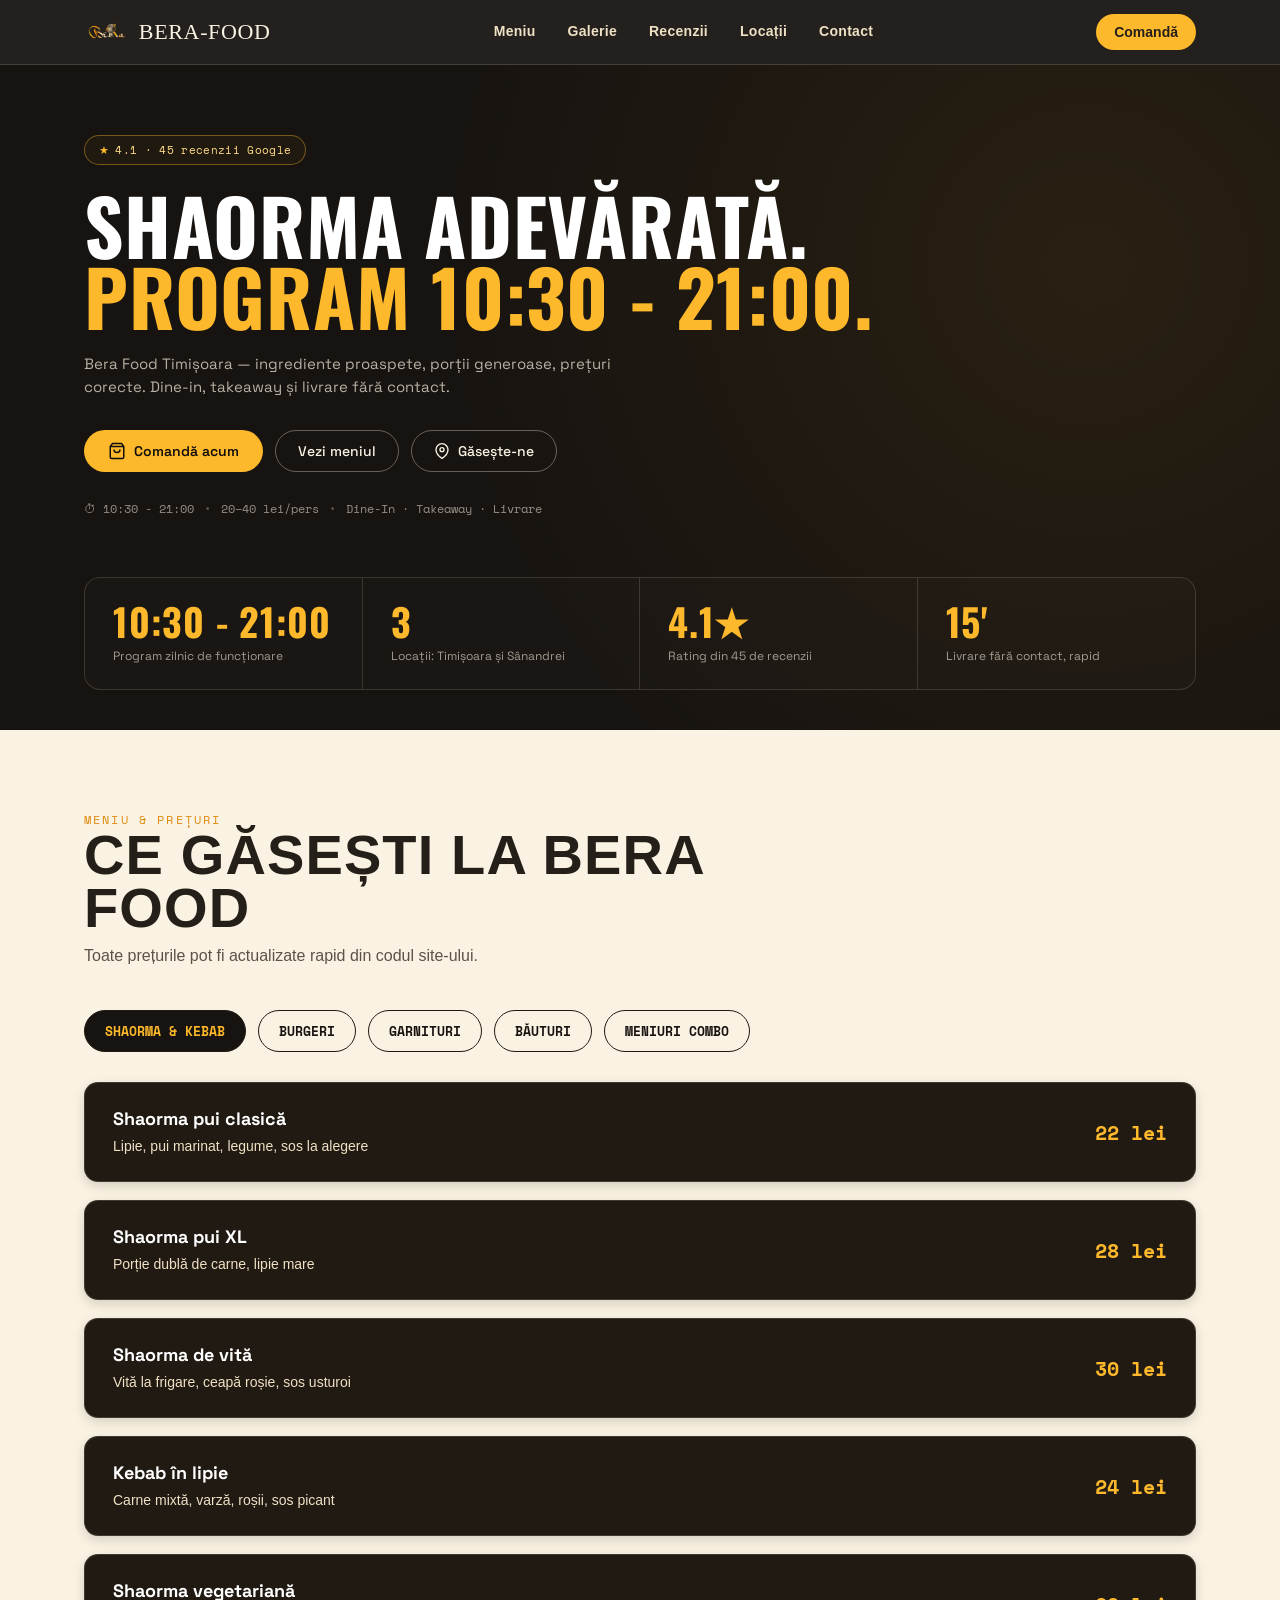
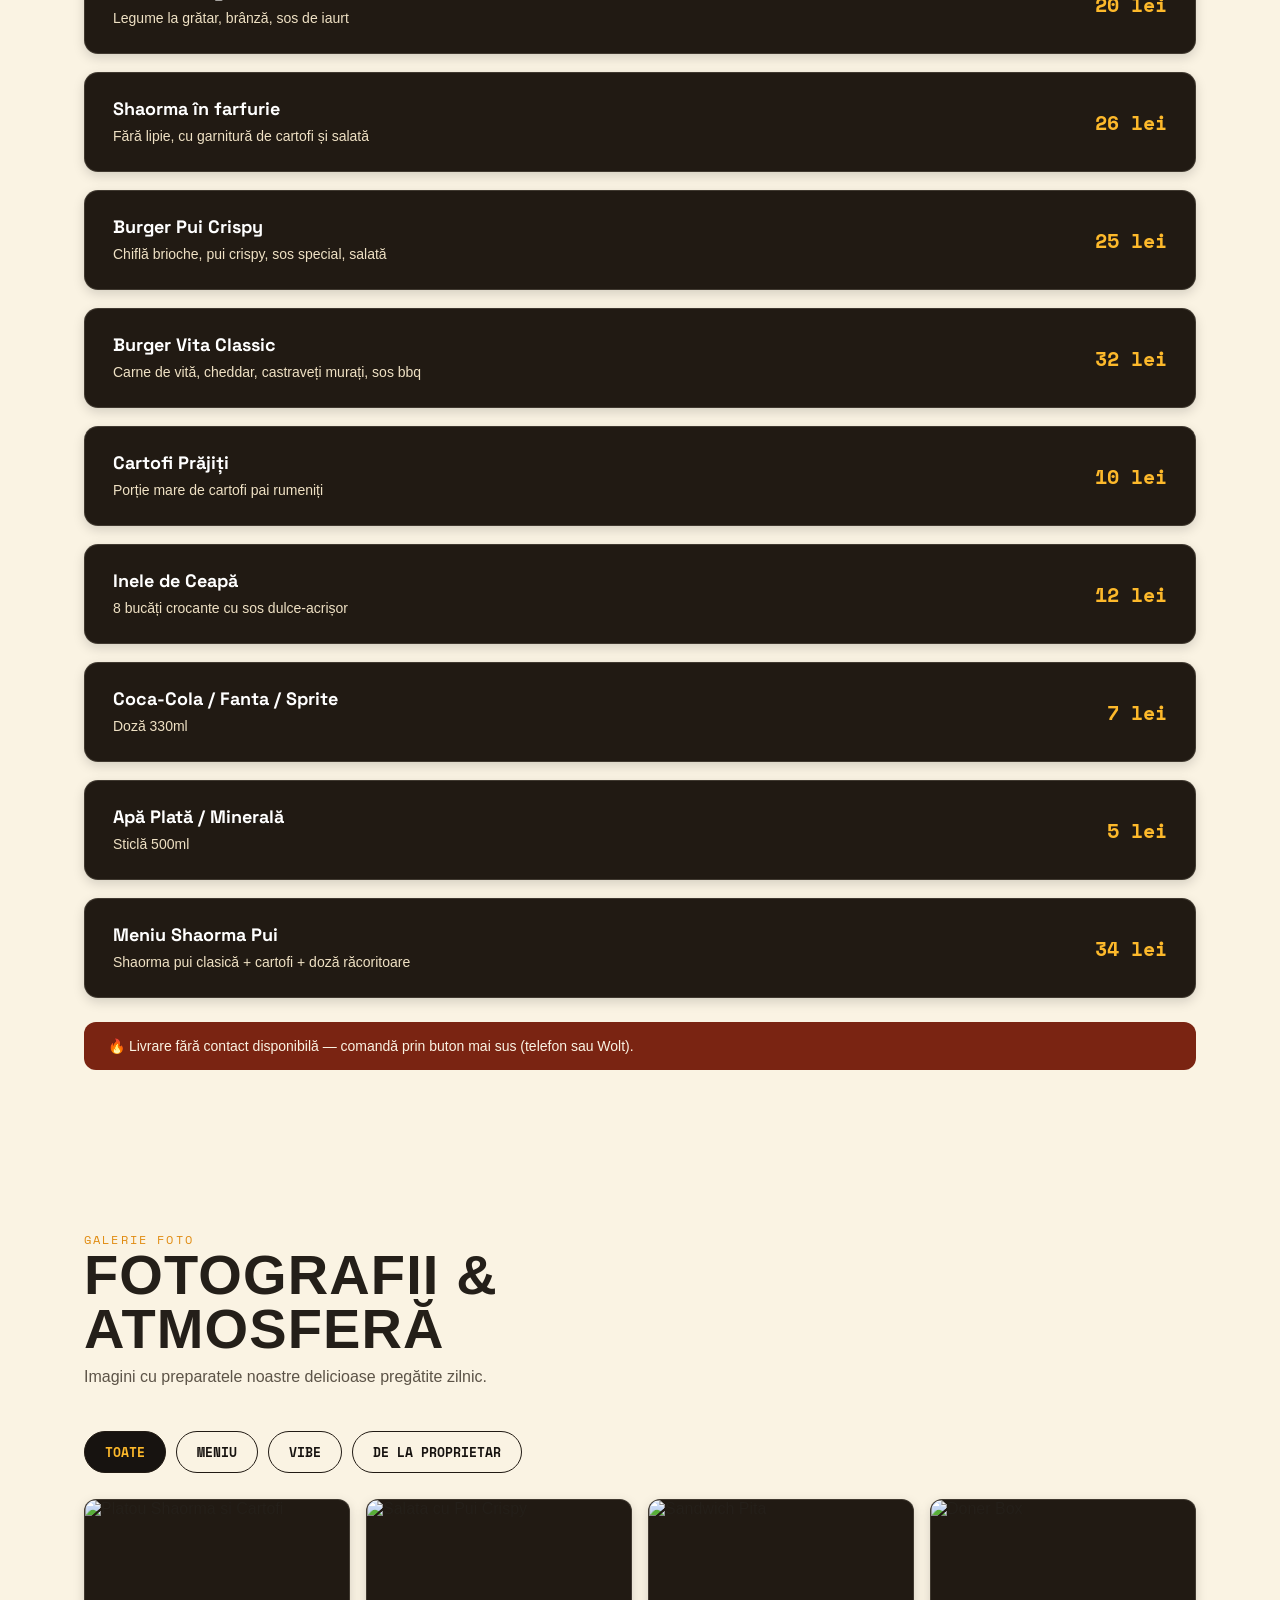
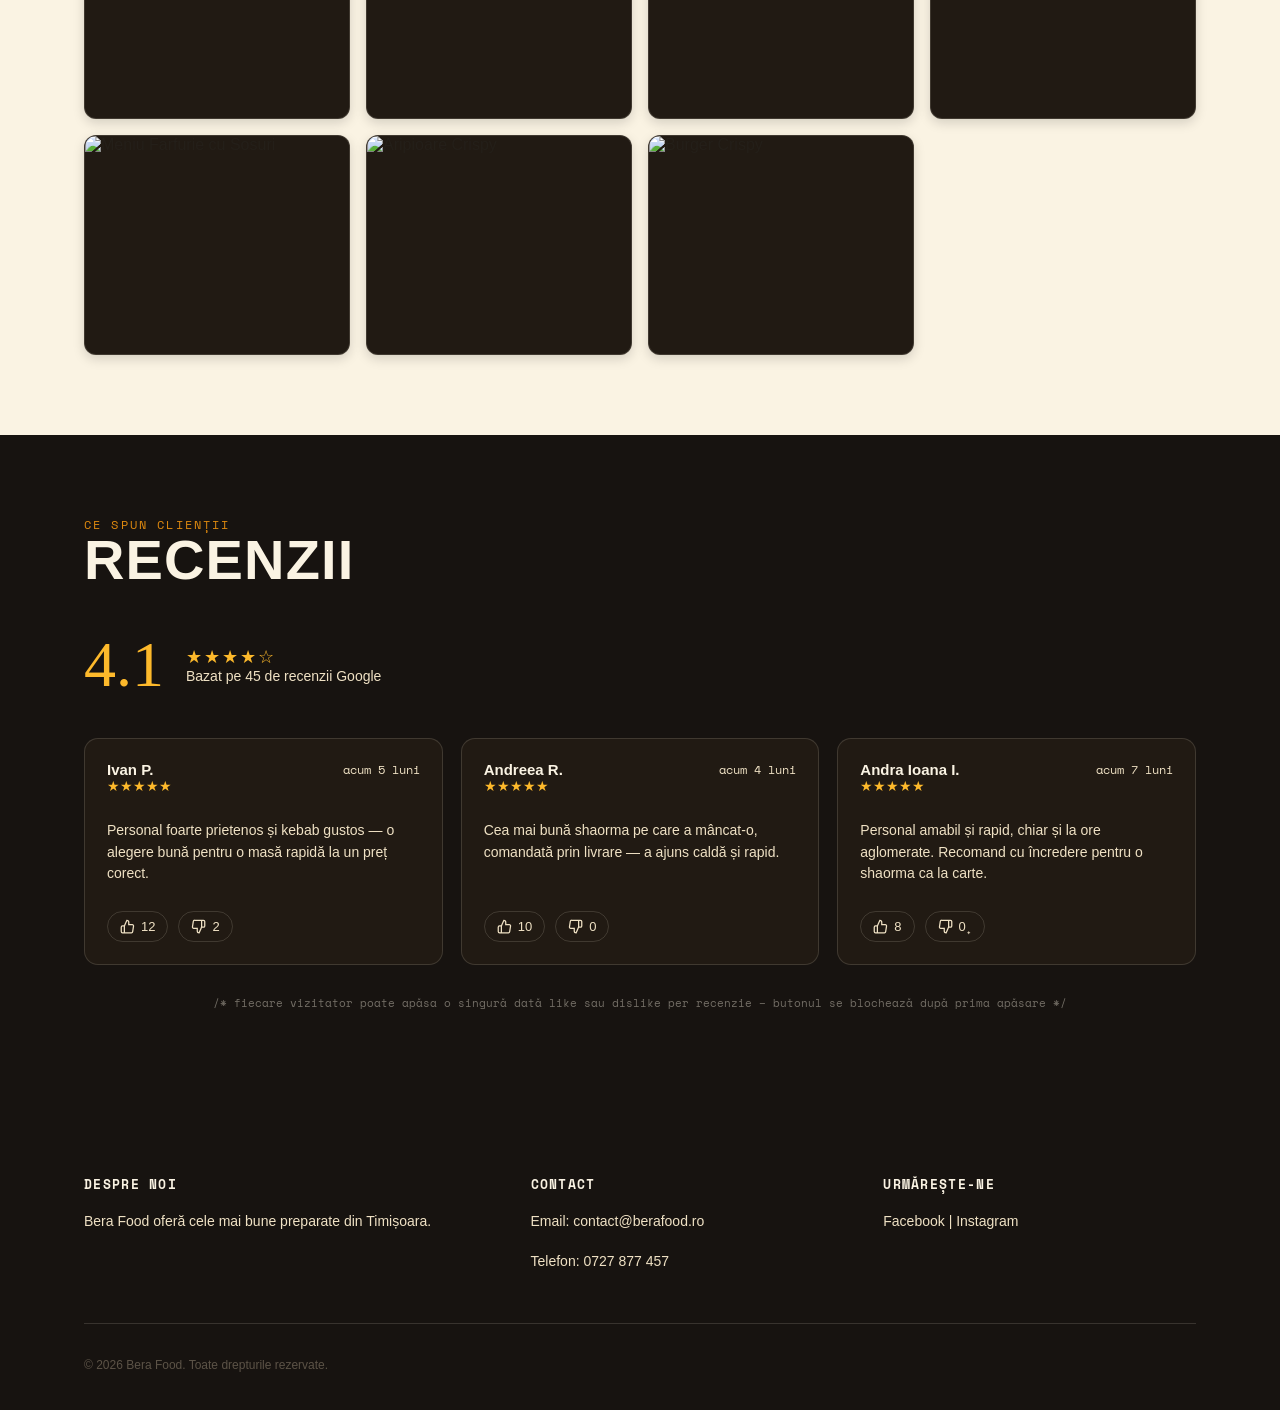
==== commit bf20283b: "Update index.html" ====
--- a/index.html
+++ b/index.html
@@ -165,7 +165,7 @@
       </div>
 
       <!-- CATEGORIA: BURGERI -->
-      <div class="menu-ticket hidden" data-category="burgeri">
+      <div class="menu-ticket" data-category="burgeri">
         <div class="ticket-info">
           <h4>Burger Pui Crispy</h4>
           <p>Chiflă brioche, pui crispy, sos special, salată</p>
@@ -173,7 +173,7 @@
         <div class="ticket-price">25 lei</div>
       </div>
 
-      <div class="menu-ticket hidden" data-category="burgeri">
+      <div class="menu-ticket" data-category="burgeri">
         <div class="ticket-info">
           <h4>Burger Vita Classic</h4>
           <p>Carne de vită, cheddar, castraveți murați, sos bbq</p>
@@ -182,7 +182,7 @@
       </div>
 
       <!-- CATEGORIA: GARNITURI -->
-      <div class="menu-ticket hidden" data-category="garnituri">
+      <div class="menu-ticket" data-category="garnituri">
         <div class="ticket-info">
           <h4>Cartofi Prăjiți</h4>
           <p>Porție mare de cartofi pai rumeniți</p>
@@ -190,7 +190,7 @@
         <div class="ticket-price">10 lei</div>
       </div>
 
-      <div class="menu-ticket hidden" data-category="garnituri">
+      <div class="menu-ticket" data-category="garnituri">
         <div class="ticket-info">
           <h4>Inele de Ceapă</h4>
           <p>8 bucăți crocante cu sos dulce-acrișor</p>
@@ -199,7 +199,7 @@
       </div>
 
       <!-- CATEGORIA: BĂUTURI -->
-      <div class="menu-ticket hidden" data-category="bauturi">
+      <div class="menu-ticket" data-category="bauturi">
         <div class="ticket-info">
           <h4>Coca-Cola / Fanta / Sprite</h4>
           <p>Doză 330ml</p>
@@ -207,7 +207,7 @@
         <div class="ticket-price">7 lei</div>
       </div>
 
-      <div class="menu-ticket hidden" data-category="bauturi">
+      <div class="menu-ticket" data-category="bauturi">
         <div class="ticket-info">
           <h4>Apă Plată / Minerală</h4>
           <p>Sticlă 500ml</p>
@@ -216,7 +216,7 @@
       </div>
 
       <!-- CATEGORIA: MENIURI COMBO -->
-      <div class="menu-ticket hidden" data-category="combo">
+      <div class="menu-ticket" data-category="combo">
         <div class="ticket-info">
           <h4>Meniu Shaorma Pui</h4>
           <p>Shaorma pui clasică + cartofi + doză răcoritoare</p>
@@ -377,7 +377,7 @@
           <button class="react-btn dislike" data-id="3">
             <svg viewBox="0 0 24 24" fill="none" stroke="currentColor" stroke-width="2"><path d="M10 15v4a3 3 0 0 0 3 3l4-9V2H5.72a2 2 0 0 0-2 1.7l-1.38 9a2 2 0 0 0 2 2.3zm7-13h3a2 2 0 0 1 2 2v7a2 2 0 0 1-2 2h-3"></path></svg>
             <span class="count">0</span>
-          </button>
+̟          </button>
         </div>
       </div>
 
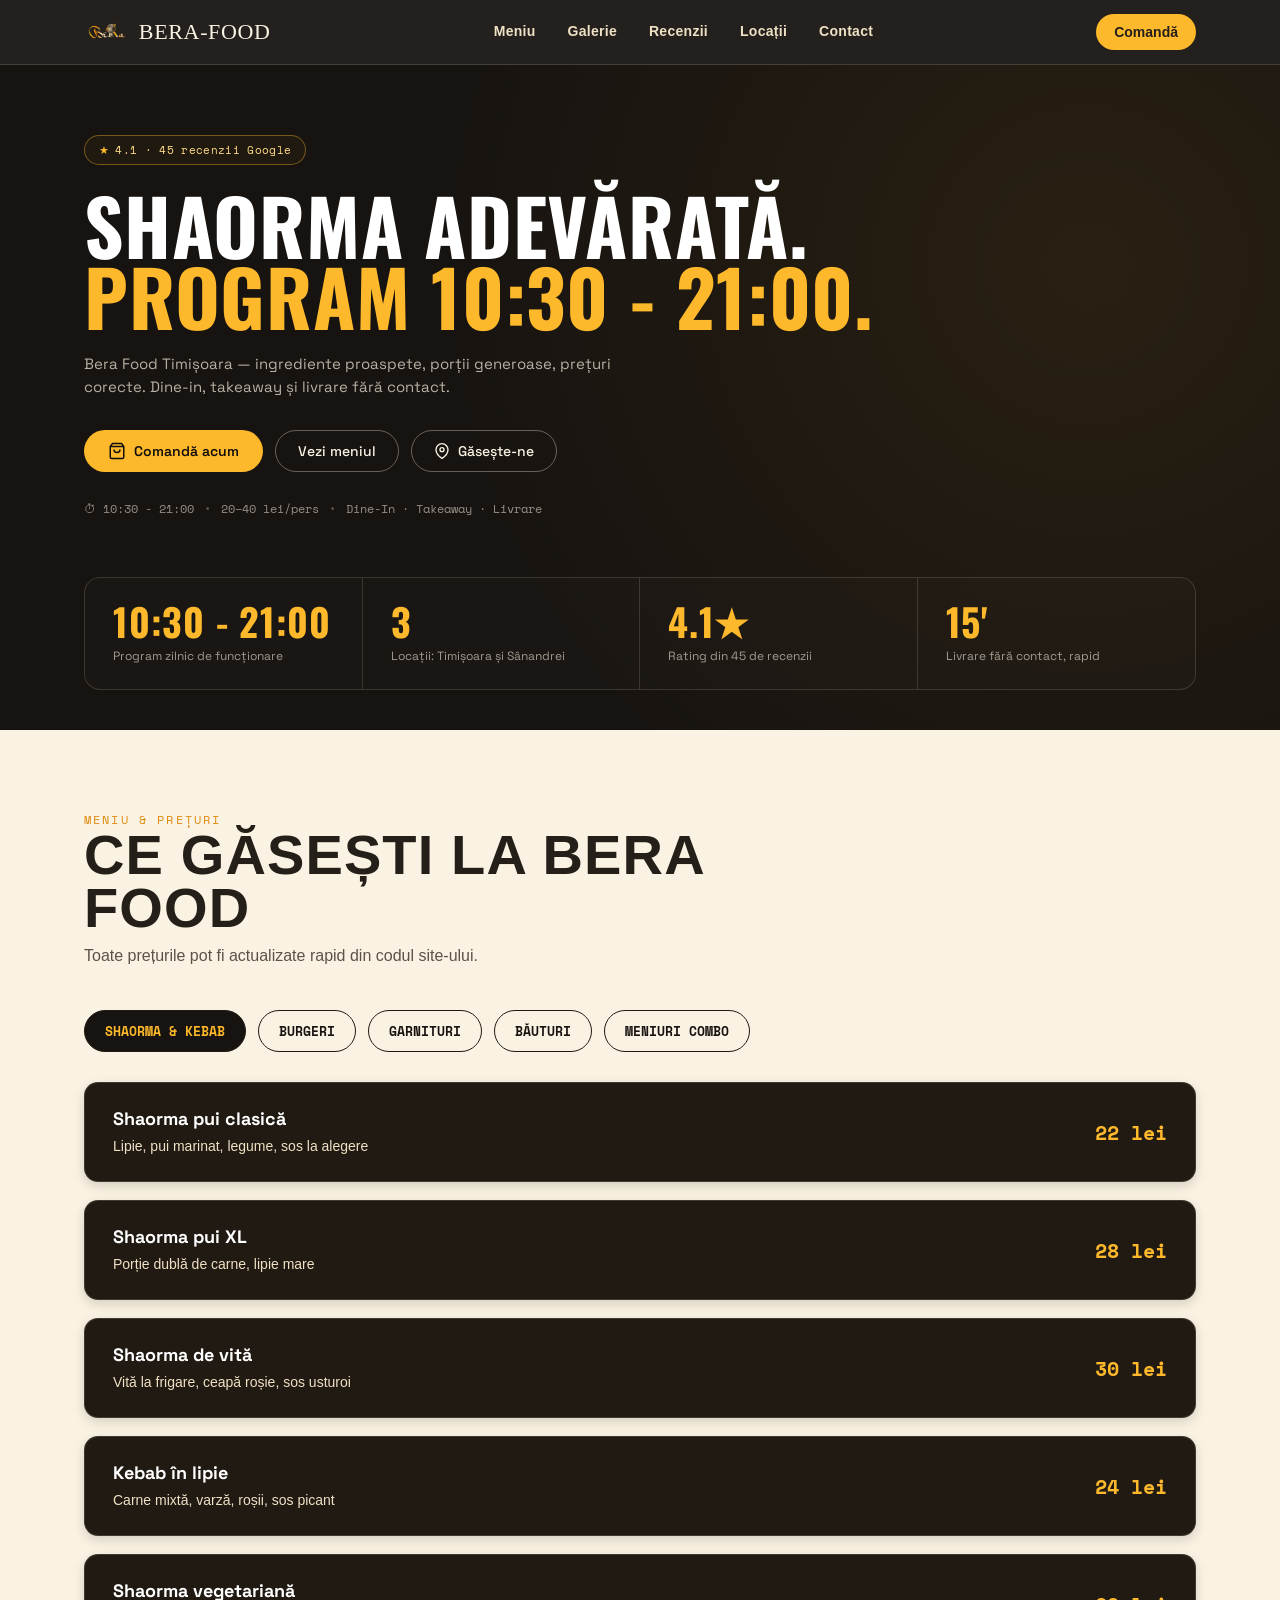
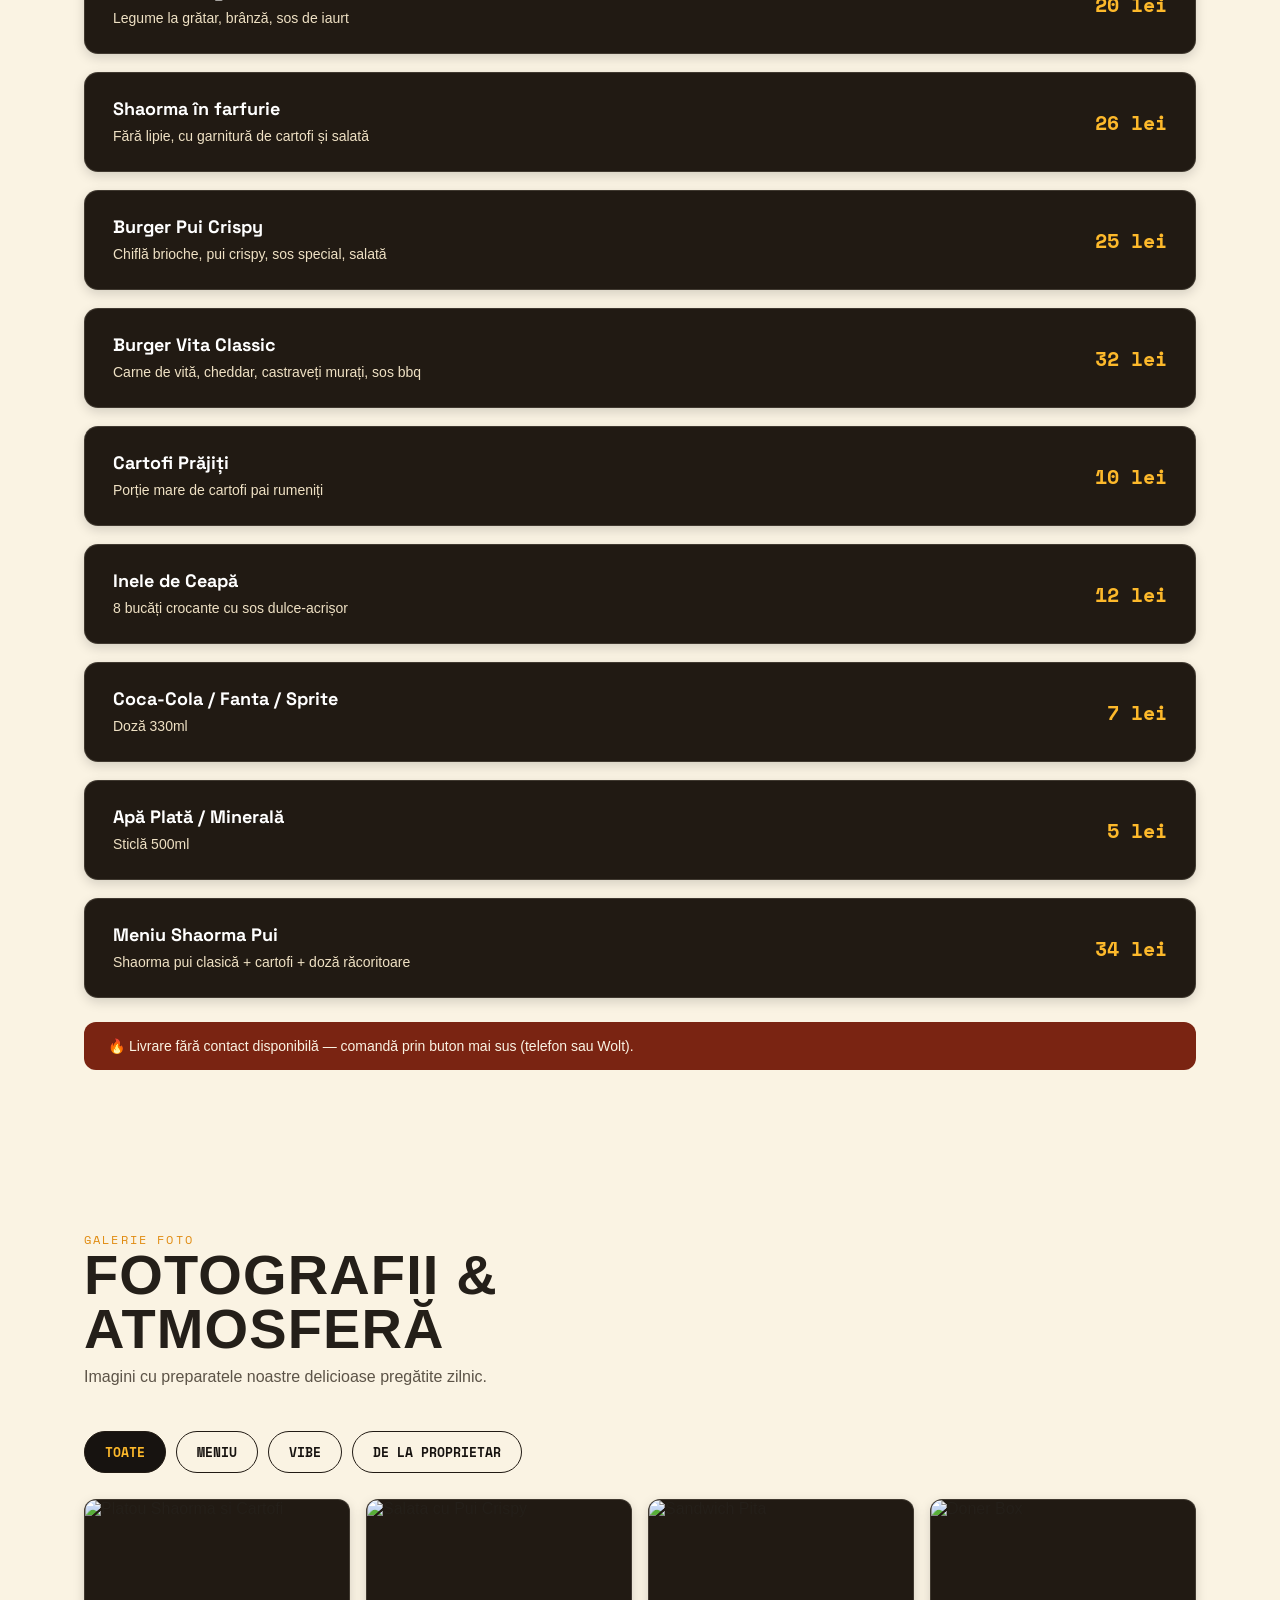
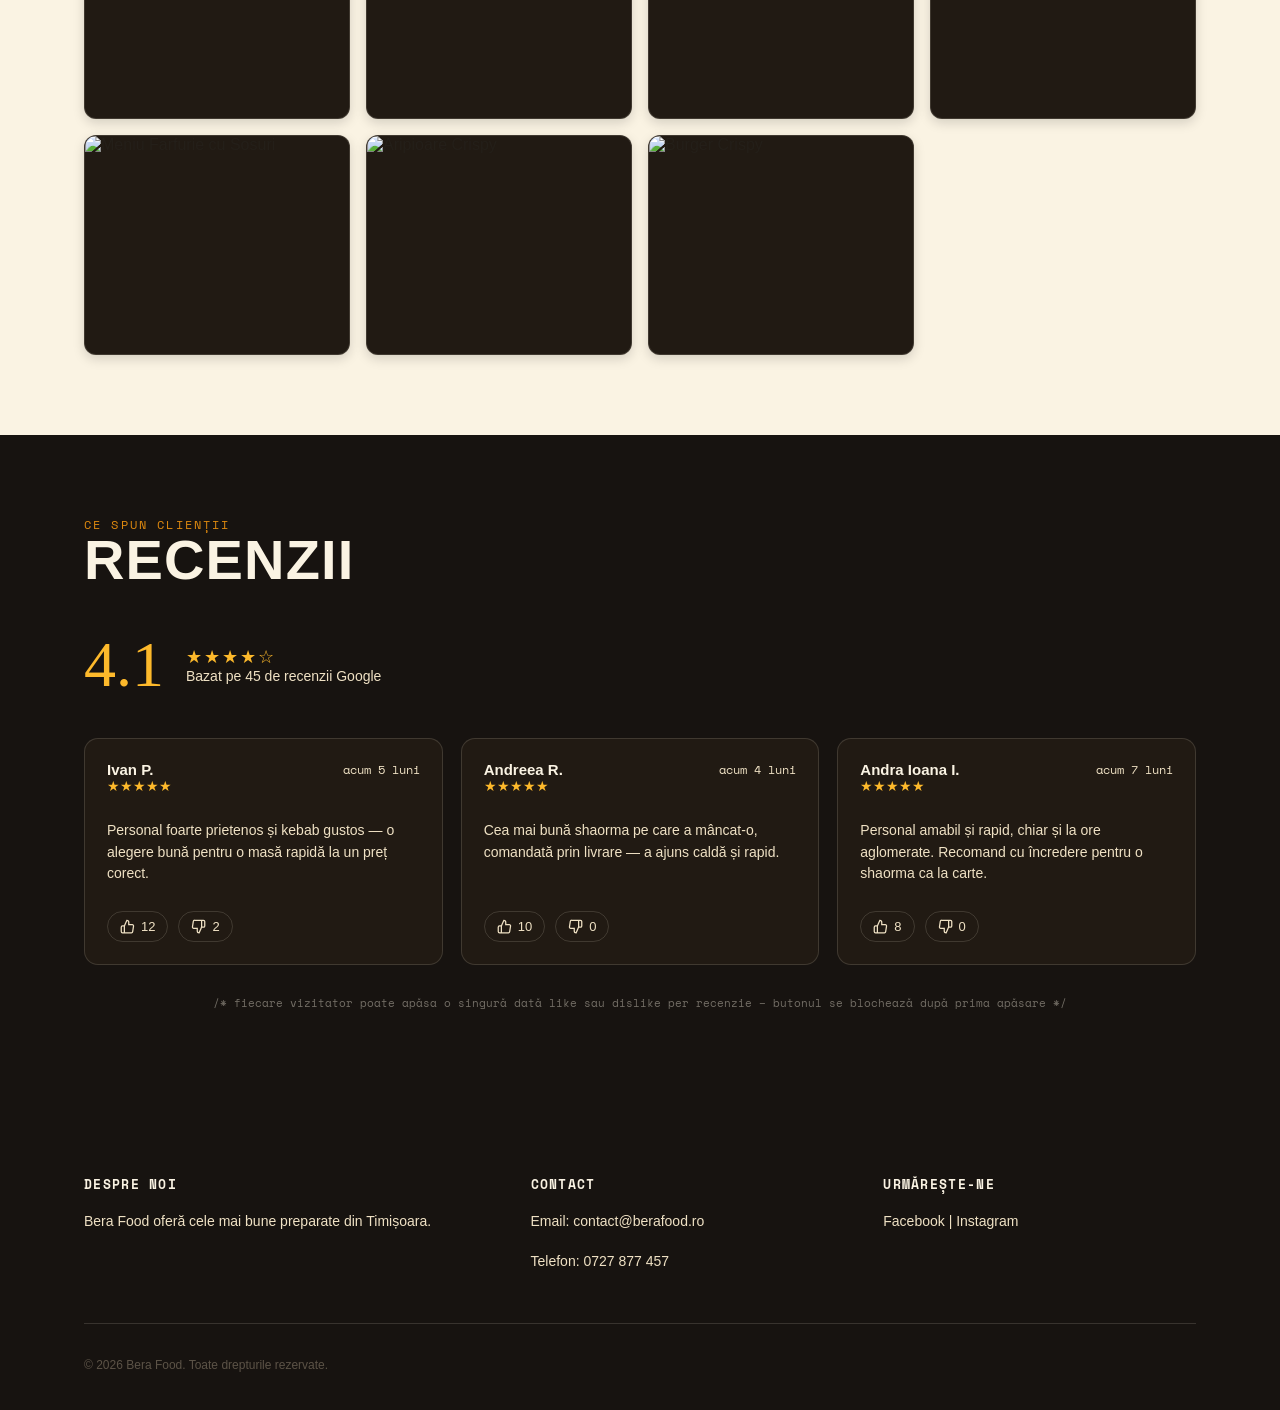
==== commit 7dc3146e: "Update index.html" ====
--- a/index.html
+++ b/index.html
@@ -377,7 +377,7 @@
           <button class="react-btn dislike" data-id="3">
             <svg viewBox="0 0 24 24" fill="none" stroke="currentColor" stroke-width="2"><path d="M10 15v4a3 3 0 0 0 3 3l4-9V2H5.72a2 2 0 0 0-2 1.7l-1.38 9a2 2 0 0 0 2 2.3zm7-13h3a2 2 0 0 1 2 2v7a2 2 0 0 1-2 2h-3"></path></svg>
             <span class="count">0</span>
-̟          </button>
+          </button>
         </div>
       </div>
 
